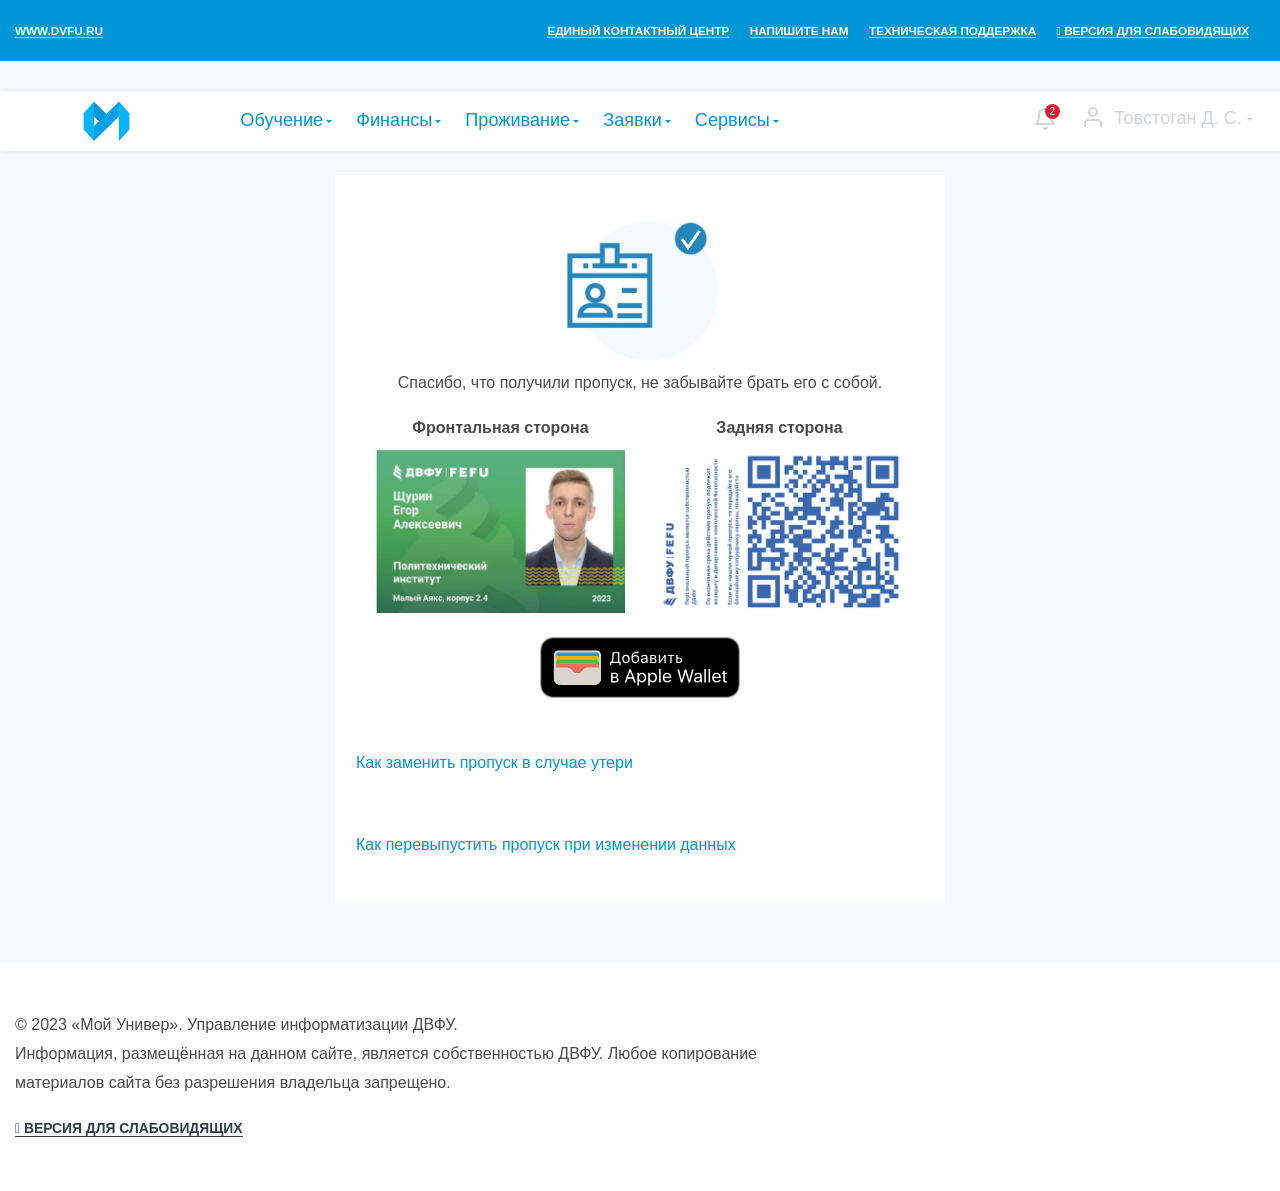
==== index1.html @ 1e48a21b "Create index1.html" ====
<!DOCTYPE html>
<!-- saved from url=(0027)https://univer.dvfu.ru/pass -->
<html lang="ru"><head><meta http-equiv="Content-Type" content="text/html; charset=UTF-8">
    <meta http-equiv="X-UA-Compatible" content="IE=edge">

<meta name="viewport" content="width=device-width, initial-scale=1">
<link rel="apple-touch-icon" href="https://univer.dvfu.ru/favicon/android-app-icon.webp?v=wAXxPe8bK4">
<link rel="shortcut icon" type="image/x-icon" href="https://univer.dvfu.ru/favicon/favicon.ico?v=wAXxPe8bK4">
<link rel="icon" type="image/png" sizes="16x16" href="https://univer.dvfu.ru/favicon/favicon-16x16.png?v=wAXxPe8bK4">
<link rel="icon" type="image/png" sizes="32x32" href="https://univer.dvfu.ru/favicon/favicon-32x32.png?v=wAXxPe8bK4">
<link rel="icon" type="image/png" sizes="48x48" href="https://univer.dvfu.ru/favicon/favicon-48x48.png?v=wAXxPe8bK4">
<link rel="manifest" href="https://univer.dvfu.ru/favicon/site.webmanifest?v=wAXxPe8bK4">
<link rel="mask-icon" href="https://univer.dvfu.ru/favicon/safari-pinned-tab.svg?v=wAXxPe8bK4" color="#5bbad5">
<meta name="apple-mobile-web-app-title" content="Мой Универ">
<meta name="application-name" content="Мой Универ">
<meta name="msapplication-TileColor" content="#2b5797">
<meta name="msapplication-TileImage" content="/favicon/mstile-144x144.png?v=wAXxPe8bK4">
<meta name="theme-color" content="#ffffff">

<meta name="apple-itunes-app" content="app-id=1508108372">
<meta name="google-play-app" content="app-id=ru.dvfu.univermobile">
<meta name="viewport" content="width=device-width, initial-scale=1.0">
<link rel="android-touch-icon" href="https://univer.dvfu.ru/favicon/android-app-icon.webp?v=wAXxPe8bK4">
<title>Заказ пропусков</title>
    <meta name="csrf-param" content="_csrf_univer">
<meta name="csrf-token" content="We61WKqHgqFqva95lzYZZyjVFAF20P7lvyOUsCO9uFk12_cX__H16zvP5C_QaXwXcbx8QBialLLcZMWEWszLIw==">
    <link href="./Заказ пропусков_files/style.css" rel="stylesheet">
<link href="./Заказ пропусков_files/pass_frontend.css" rel="stylesheet">
<link href="./Заказ пропусков_files/notification.css" rel="stylesheet">
<script async="" src="./Заказ пропусков_files/tag.js"></script><script>var appOptions = {"notificationUrl":"https:\/\/notify-univer.dvfu.ru\/api\/v1\/notifications","r":["undergraduate"],"t":"eyJ0eXAiOiJKV1QiLCJhbGciOiJIUzI1NiJ9.eyJpYXQiOjE2OTYzMDE1NzEsImV4cCI6MTY5ODg5MzU3MSwidWlkIjozNDI4MiwidXNlcm5hbWUiOiJraHJhbXRjb3ZhLnNhIiwicm9sZSI6ImFkbWluIn0.ozDXMUP-tCYqdmB_TV4dSzSiLvclQizg9ajfwuBclkc"};</script><style type="text/css">
.vue-modal-top,
.vue-modal-bottom,
.vue-modal-left,
.vue-modal-right,
.vue-modal-topRight,
.vue-modal-topLeft,
.vue-modal-bottomLeft,
.vue-modal-bottomRight {
  display: block;
  overflow: hidden;
  position: absolute;
  background: transparent;
  z-index: 9999999;
}
.vue-modal-topRight,
.vue-modal-topLeft,
.vue-modal-bottomLeft,
.vue-modal-bottomRight {
  width: 12px;
  height: 12px;
}
.vue-modal-top {
  right: 12;
  top: 0;
  width: 100%;
  height: 12px;
  cursor: n-resize;
}
.vue-modal-bottom {
  left: 0;
  bottom: 0;
  width: 100%;
  height: 12px;
  cursor: s-resize;
}
.vue-modal-left {
  left: 0;
  top: 0;
  width: 12px;
  height: 100%;
  cursor: w-resize;
}
.vue-modal-right {
  right: 0;
  top: 0;
  width: 12px;
  height: 100%;
  cursor: e-resize;
}
.vue-modal-topRight {
  right: 0;
  top: 0;
  background: transparent;
  cursor: ne-resize;
}
.vue-modal-topLeft {
  left: 0;
  top: 0;
  cursor: nw-resize;
}
.vue-modal-bottomLeft {
  left: 0;
  bottom: 0;
  cursor: sw-resize;
}
.vue-modal-bottomRight {
  right: 0;
  bottom: 0;
  cursor: se-resize;
}
#vue-modal-triangle::after {
  display: block;
  position: absolute;
  content: '';
  background: transparent;
  left: 0;
  top: 0;
  width: 0;
  height: 0;
  border-bottom: 10px solid #ddd;
  border-left: 10px solid transparent;
}
#vue-modal-triangle.clicked::after {
  border-bottom: 10px solid #369be9;
}
</style><style type="text/css">
.vm--block-scroll {
  overflow: hidden;
  width: 100vw;
}
.vm--container {
  position: fixed;
  box-sizing: border-box;
  left: 0;
  top: 0;
  width: 100%;
  height: 100vh;
  z-index: 999;
}
.vm--overlay {
  position: fixed;
  box-sizing: border-box;
  left: 0;
  top: 0;
  width: 100%;
  height: 100vh;
  background: rgba(0, 0, 0, 0.2);
  /* z-index: 999; */
  opacity: 1;
}
.vm--container.scrollable {
  height: 100%;
  min-height: 100vh;
  overflow-y: auto;
  -webkit-overflow-scrolling: touch;
}
.vm--modal {
  position: relative;
  overflow: hidden;
  box-sizing: border-box;

  background-color: white;
  border-radius: 3px;
  box-shadow: 0 20px 60px -2px rgba(27, 33, 58, 0.4);
}
.vm--container.scrollable .vm--modal {
  margin-bottom: 2px;
}
.vm--top-right-slot {
  display: block;
  position: absolute;
  right: 0;
  top: 0;
}
.vm-transition--overlay-enter-active,
.vm-transition--overlay-leave-active {
  transition: all 50ms;
}
.vm-transition--overlay-enter,
.vm-transition--overlay-leave-active {
  opacity: 0;
}
.vm-transition--modal-enter-active,
.vm-transition--modal-leave-active {
  transition: all 400ms;
}
.vm-transition--modal-enter,
.vm-transition--modal-leave-active {
  opacity: 0;
  transform: translateY(-20px);
}
.vm-transition--default-enter-active,
.vm-transition--default-leave-active {
  transition: all 2ms;
}
.vm-transition--default-enter,
.vm-transition--default-leave-active {
  opacity: 0;
}
</style><style type="text/css">
.vue-dialog {
  font-size: 14px;
}
.vue-dialog div {
  box-sizing: border-box;
}
.vue-dialog-content {
  flex: 1 0 auto;
  width: 100%;
  padding: 14px;
}
.vue-dialog-content-title {
  font-weight: 600;
  padding-bottom: 14px;
}
.vue-dialog-buttons {
  display: flex;
  flex: 0 1 auto;
  width: 100%;
  border-top: 1px solid #eee;
}
.vue-dialog-buttons-none {
  width: 100%;
  padding-bottom: 14px;
}
.vue-dialog-button {
  font-size: inherit;
  background: transparent;
  padding: 0;
  margin: 0;
  border: 0;
  cursor: pointer;
  box-sizing: border-box;
  line-height: 40px;
  height: 40px;
  color: inherit;
  font: inherit;
  outline: none;
}
.vue-dialog-button:hover {
  background: #f9f9f9;
}
.vue-dialog-button:active {
  background: #f3f3f3;
}
.vue-dialog-button:not(:first-of-type) {
  border-left: 1px solid #eee;
}
</style></head>
<body data-scrollprevented="false">



<div data-v-34b633f4="" id="notify-bubble-layout" aria-atomic="true"></div>

<div class="panel" id="main">
    <div class="blue-top-header top-blue-header bg-blueColour py-2 d-none d-lg-block">
        <div class="container">
            <div class="row">
                <div class="col d-none d-md-inline-block">
                    <div class="">
                        <div class="float-left">
                            <a href="https://www.dvfu.ru/" title="ДВФУ" class="whiteColor text-uppercase font-weight-bold tc-whiteColor mb-0 mr-2 f-XS">www.dvfu.ru</a>
                        </div>
                        <div class="float-right">
                            <a href="https://univer.dvfu.ru/contacts" title="Единый контактный центр" class="whiteColor text-uppercase font-weight-bold tc-whiteColor mb-0 mr-2 f-XS">Единый контактный центр</a>
                            <a href="https://univer.dvfu.ru/feedback" title="Напишите нам" class="whiteColor text-uppercase font-weight-bold tc-whiteColor mb-0 mr-2 f-XS">Напишите нам</a>
                            <a href="https://1citil.dvfu.ru/itil_win/ru_RU/" title="Техническая поддержка" class="whiteColor text-uppercase font-weight-bold tc-whiteColor mb-0 mr-2 f-XS">Техническая поддержка</a>
                            <a href="https://univer.dvfu.ru/pass#" class="bvi-open whiteColor text-uppercase font-weight-bold tc-whiteColor mb-0 mr-2 f-XS" title="Версия для слабовидящих"><i class="bvi-icon bvi-eye"></i> Версия для слабовидящих</a>
                        </div>
                    </div>
                </div>
            </div>
        </div>
    </div>

    <div class="bg-blur mobile-menu-blur" id="bg-blur" style="display: none;"></div>

    <header class="main-header " style="position: sticky; top: 0px; margin-top: 30px;">
        <div class="container">
            <div class="row d-flex align-items-center">
                <div class="d-lg-none col-4 col-lg-3 align-baseline hamburger-btn">
                    <button class="hamburger hamburger--spin color-gray" type="button" id="mobileMenuOpen">
                    <span class="hamburger-box">
                        <span class="hamburger-inner"></span>
                    </span>
                    </button>
                </div>
                <div id="menu" class="menu d-lg-none" style="display: none">
                    <div class="menu-header"></div>
                    <div class="overflow-y-scroll pt-2 pb-7" id="menu-content">
                        <nav class="main-nav menu-vertical">
                            <ul>
                                <li>
                                    <a href="https://www.dvfu.ru/" target="_blank">
                                        <img src="./Заказ пропусков_files/icon-sm-dvfu.svg" class="menu-icon mr-1">
                                        <span>Официальный сайт ДВФУ</span>
                                    </a>
                                </li>
                                <li>
                                    <a href="https://univer.dvfu.ru/pass#" class="bvi-open">
                                        <svg xmlns="http://www.w3.org/2000/svg" width="24" height="24" viewBox="0 0 24 24" fill="none" stroke="currentColor" stroke-width="2" stroke-linecap="round" stroke-linejoin="round" class="feather feather-eye menu-icon mr-1"><path d="M1 12s4-8 11-8 11 8 11 8-4 8-11 8-11-8-11-8z"></path><circle cx="12" cy="12" r="3"></circle></svg>
                                        <span>Версия для слабовидящих</span>
                                    </a>
                                </li>
                            </ul>
                        </nav>
                        <nav class="main-nav menu-vertical">
                            <ul>
                                <li>
                                    <a href="https://univer.dvfu.ru/contacts" class="menu-link js-service-link">
                                        <svg xmlns="http://www.w3.org/2000/svg" width="24" height="24" viewBox="0 0 24 24" fill="none" stroke="currentColor" stroke-width="2" stroke-linecap="round" stroke-linejoin="round" class="feather feather-phone-call menu-icon mr-1"><path d="M15.05 5A5 5 0 0 1 19 8.95M15.05 1A9 9 0 0 1 23 8.94m-1 7.98v3a2 2 0 0 1-2.18 2 19.79 19.79 0 0 1-8.63-3.07 19.5 19.5 0 0 1-6-6 19.79 19.79 0 0 1-3.07-8.67A2 2 0 0 1 4.11 2h3a2 2 0 0 1 2 1.72 12.84 12.84 0 0 0 .7 2.81 2 2 0 0 1-.45 2.11L8.09 9.91a16 16 0 0 0 6 6l1.27-1.27a2 2 0 0 1 2.11-.45 12.84 12.84 0 0 0 2.81.7A2 2 0 0 1 22 16.92z"></path></svg>
                                        <span>Единый контактный центр</span>
                                    </a>
                                </li>
                                <li>
                                    <a href="https://univer.dvfu.ru/feedback" class="menu-link js-service-link">
                                        <svg xmlns="http://www.w3.org/2000/svg" width="24" height="24" viewBox="0 0 24 24" fill="none" stroke="currentColor" stroke-width="2" stroke-linecap="round" stroke-linejoin="round" class="feather feather-send menu-icon mr-1"><line x1="22" y1="2" x2="11" y2="13"></line><polygon points="22 2 15 22 11 13 2 9 22 2"></polygon></svg>
                                        <span>Напишите нам</span>
                                    </a>
                                </li>
                                <li>
                                    <a href="https://1citil.dvfu.ru/itil_win/ru_RU/" class="menu-link js-service-link">
                                        <svg xmlns="http://www.w3.org/2000/svg" width="24" height="24" viewBox="0 0 24 24" fill="none" stroke="currentColor" stroke-width="2" stroke-linecap="round" stroke-linejoin="round" class="feather feather-headphones menu-icon mr-1"><path d="M3 18v-6a9 9 0 0 1 18 0v6"></path><path d="M21 19a2 2 0 0 1-2 2h-1a2 2 0 0 1-2-2v-3a2 2 0 0 1 2-2h3zM3 19a2 2 0 0 0 2 2h1a2 2 0 0 0 2-2v-3a2 2 0 0 0-2-2H3z"></path></svg>
                                        <span>Техническая поддержка</span>
                                    </a>
                                </li>
                            </ul>
                        </nav>
                        <nav class="main-nav menu-vertical"><ul><li><h3>Обучение</h3><ul><li><a class="menu-link js-service-link" href="https://dpo.dvfu.ru/dd-new" data-service-id="93" data-service-title="Цифровые кафедры" data-service-name="dpo-link"><span class="service-icon menu-icon service-icon__dpo-link"></span> <span>Цифровые кафедры</span></a></li><li><a class="menu-link js-service-link" href="https://dpo.dvfu.ru/" data-service-id="90" data-service-title="Дополнительное образование" data-service-name="furtherEducation"><span class="service-icon menu-icon service-icon__furtherEducation"></span> <span>Дополнительное образование</span></a></li><li><a class="menu-link js-service-link" href="https://univer.dvfu.ru/page/service/blackboard" data-service-id="5" data-service-title="Электронная образовательная среда BLACKBOARD" data-service-name="blackboard"><span class="service-icon menu-icon service-icon__blackboard"></span> <span>Электронная образовательная среда BLACKBOARD</span></a></li><li><a class="menu-link js-service-link" href="https://univer.dvfu.ru/gradebook" data-service-id="31" data-service-title="Зачётная книжка" data-service-name="new-egradebook"><span class="service-icon menu-icon service-icon__new-egradebook"></span> <span>Зачётная книжка</span></a></li><li><a class="menu-link js-service-link" href="https://univer.dvfu.ru/schedule" data-service-id="48" data-service-title="Расписание занятий" data-service-name="class-schedules"><span class="service-icon menu-icon service-icon__class-schedules"></span> <span>Расписание занятий</span></a></li><li><a class="menu-link js-service-link" href="https://univer.dvfu.ru/rau" data-service-id="65" data-service-title="Рейтинг" data-service-name="rau"><span class="service-icon menu-icon service-icon__rau"></span> <span>Рейтинг</span></a></li><li><a class="menu-link js-service-link" href="https://univer.dvfu.ru/profile/portfolio" data-service-id="67" data-service-title="Портфолио студента" data-service-name="portfolio-student"><span class="service-icon menu-icon service-icon__portfolio-student"></span> <span>Портфолио студента</span></a></li><li><a class="menu-link js-service-link" href="https://univer.dvfu.ru/brs/rating-plan/" data-service-id="69" data-service-title="Рейтинг-планы" data-service-name="rating-plans"><span class="service-icon menu-icon service-icon__rating-plans"></span> <span>Рейтинг-планы</span></a></li></ul></li><li><h3>Финансы</h3><ul><li><a class="menu-link js-service-link" href="https://univer.dvfu.ru/payment/grant" data-service-id="36" data-service-title="Стипендия" data-service-name="grant"><span class="service-icon menu-icon service-icon__grant"></span> <span>Стипендия</span></a></li><li><a class="menu-link js-service-link" href="https://univer.dvfu.ru/bank/choose-bank/index" data-service-id="88" data-service-title="Выбор банка" data-service-name="choose-bank"><span class="service-icon menu-icon service-icon__choose-bank"></span> <span>Выбор банка</span></a></li><li><a class="menu-link js-service-link" href="https://univer.dvfu.ru/payment/contract/" data-service-id="85" data-service-title="Оплата договоров" data-service-name="contract-payment"><span class="service-icon menu-icon service-icon__contract-payment"></span> <span>Оплата договоров</span></a></li><li><a class="menu-link js-service-link" href="https://pay.dvfu.ru/" data-service-id="86" data-service-title="Сервис онлайн-платежей" data-service-name="pay-dvfu"><span class="service-icon menu-icon service-icon__pay-dvfu"></span> <span>Сервис онлайн-платежей</span></a></li></ul></li><li><h3>Проживание</h3><ul><li><a class="menu-link js-service-link" href="https://univer.dvfu.ru/settle" data-service-id="63" data-service-title="Заселение 23-24" data-service-name="settle"><span class="service-icon menu-icon service-icon__settle"></span> <span>Заселение 23-24</span></a></li><li><a class="menu-link js-service-link" href="https://univer.dvfu.ru/resettle" data-service-id="70" data-service-title="Переселение" data-service-name="resettle"><span class="service-icon menu-icon service-icon__resettle"></span> <span>Переселение</span></a></li><li><a class="menu-link js-service-link" href="https://univer.dvfu.ru/accommodation" data-service-id="71" data-service-title="Проживание" data-service-name="accommodation"><span class="service-icon menu-icon service-icon__accommodation"></span> <span>Проживание</span></a></li></ul></li><li><h3>Заявки</h3><ul><li><a class="menu-link js-service-link" href="https://univer.dvfu.ru/mfc/default/enquiry?id=car-pass" data-service-id="1" data-service-title="Пропуск на автомобиль" data-service-name="car-pass"><span class="service-icon menu-icon service-icon__car-pass"></span> <span>Пропуск на автомобиль</span></a></li><li><a class="menu-link js-service-link" href="https://univer.dvfu.ru/page/service/vpn-access" data-service-id="15" data-service-title="VPN" data-service-name="vpn-access"><span class="service-icon menu-icon service-icon__vpn-access"></span> <span>VPN</span></a></li><li><a class="menu-link js-service-link" href="https://univer.dvfu.ru/page/service/room-workplace-service" data-service-id="42" data-service-title="Обслуживание кабинета" data-service-name="room-workplace-service"><span class="service-icon menu-icon service-icon__room-workplace-service"></span> <span>Обслуживание кабинета</span></a></li><li><a class="menu-link js-service-link" href="https://univer.dvfu.ru/mfc" data-service-id="80" data-service-title="Единое окно" data-service-name="mfc"><span class="service-icon menu-icon service-icon__mfc"></span> <span>Единое окно</span></a></li><li><a class="menu-link js-service-link" href="https://www.dvfu.ru/about/rectorate/32416/the-department-of-personnel-management/the-committee-on-ethics-and-official-conduct-of-employees-of-the-university/" data-service-id="92" data-service-title="Жалоба на этику" data-service-name="ethics-violation-complaint"><span class="service-icon menu-icon service-icon__ethics-violation-complaint"></span> <span>Жалоба на этику</span></a></li></ul></li><li><h3>Сервисы</h3><ul><li><a class="menu-link js-service-link" href="https://univer.dvfu.ru/page/service/email" data-service-id="16" data-service-title="Почта" data-service-name="email"><span class="service-icon menu-icon service-icon__email"></span> <span>Почта</span></a></li><li><a class="menu-link js-service-link" href="https://univer.dvfu.ru/page/service/library" data-service-id="21" data-service-title="Библиотека" data-service-name="library"><span class="service-icon menu-icon service-icon__library"></span> <span>Библиотека</span></a></li><li><a class="menu-link js-service-link" href="https://univer.dvfu.ru/phonebook" data-service-id="33" data-service-title="Телефонный справочник" data-service-name="phonebook"><span class="service-icon menu-icon service-icon__phonebook"></span> <span>Телефонный справочник</span></a></li><li><a class="menu-link js-service-link" href="https://univer.dvfu.ru/page/service/microsoft-office-365" data-service-id="38" data-service-title="MS Office 365" data-service-name="microsoft-office-365"><span class="service-icon menu-icon service-icon__microsoft-office-365"></span> <span>MS Office 365</span></a></li><li><a class="menu-link js-service-link" href="https://univer.dvfu.ru/page/service/wi-fi-access" data-service-id="47" data-service-title="Wi-Fi" data-service-name="wi-fi-access"><span class="service-icon menu-icon service-icon__wi-fi-access"></span> <span>Wi-Fi</span></a></li><li><a class="menu-link js-service-link" href="https://univer.dvfu.ru/pass" data-service-id="68" data-service-title="Заказ пропуска" data-service-name="pass"><span class="service-icon menu-icon service-icon__pass"></span> <span>Заказ пропуска</span></a></li><li><a class="menu-link js-service-link" href="https://univer.dvfu.ru/page/service/bus_schedule" data-service-id="75" data-service-title="Расписание автобусов" data-service-name="bus_schedule"><span class="service-icon menu-icon service-icon__bus_schedule"></span> <span>Расписание автобусов</span></a></li><li><a class="menu-link js-service-link" href="https://univer.dvfu.ru/page/service/mobile-app" data-service-id="83" data-service-title="Мобильное приложение «Мой Универ»" data-service-name="mobile-app"><span class="service-icon menu-icon service-icon__mobile-app"></span> <span>Мобильное приложение «Мой Универ»</span></a></li><li><a class="menu-link js-service-link" href="https://univer.dvfu.ru/studentProject" data-service-id="87" data-service-title="Твоя инициатива" data-service-name="student-project"><span class="service-icon menu-icon service-icon__student-project"></span> <span>Твоя инициатива</span></a></li></ul></li></ul></nav>                    </div>
                </div>
                <div class="col-4 col-lg-2 col-xl-2 px-1 logo-div">
                                        <a href="https://univer.dvfu.ru/" title="Мой Универ" class="border-0">
                                            <div id="desktopLogoDiv" class="d-none d-lg-block position-relative" style="height: 60px;">
                            <img id="desktopLogo" class="img-fluid position-relative main-logo" alt="Мой Универ" title="Мой Универ" src="./Заказ пропусков_files/img-myuniver-logo.svg" style="display: none;">
                            <img id="desktopLogoMin" class="img-fluid position-absolute main-logo my-auto" style="height: 40px; top: 0px; bottom: 0px;" alt="Мой Универ" title="Мой Универ" src="./Заказ пропусков_files/img-logo-symbol.svg">
                        </div>
                        <img id="mobileLogo" class="img-fluid d-lg-none position-relative main-logo" alt="Мой Универ" title="Мой Универ" src="./Заказ пропусков_files/img-logo-symbol.svg">
                                            </a>
                                        </div>
                <div class="d-none d-lg-block col-lg-8 col-xl-7 position-static">
                    <nav class="main-nav menu-horizontal"><ul class="nav"><li><a id="dropdown-study" class="btn btn-link dropdown-toggle f-M" data-toggle="dropdown" aria-haspopup="true" aria-expanded="false">Обучение</a><ul class="dropdown-menu shadow-dropdown" aria-labelledby="dropdown-study"><li><a class="menu-link js-service-link" href="https://dpo.dvfu.ru/dd-new" data-service-id="93" data-service-title="Цифровые кафедры" data-service-name="dpo-link"><span class="service-icon menu-icon service-icon__dpo-link"></span> <span>Цифровые кафедры</span></a></li><li><a class="menu-link js-service-link" href="https://dpo.dvfu.ru/" data-service-id="90" data-service-title="Дополнительное образование" data-service-name="furtherEducation"><span class="service-icon menu-icon service-icon__furtherEducation"></span> <span>Дополнительное образование</span></a></li><li><a class="menu-link js-service-link" href="https://univer.dvfu.ru/page/service/blackboard" data-service-id="5" data-service-title="Электронная образовательная среда BLACKBOARD" data-service-name="blackboard"><span class="service-icon menu-icon service-icon__blackboard"></span> <span>Электронная образовательная среда BLACKBOARD</span></a></li><li><a class="menu-link js-service-link" href="https://univer.dvfu.ru/gradebook" data-service-id="31" data-service-title="Зачётная книжка" data-service-name="new-egradebook"><span class="service-icon menu-icon service-icon__new-egradebook"></span> <span>Зачётная книжка</span></a></li><li><a class="menu-link js-service-link" href="https://univer.dvfu.ru/schedule" data-service-id="48" data-service-title="Расписание занятий" data-service-name="class-schedules"><span class="service-icon menu-icon service-icon__class-schedules"></span> <span>Расписание занятий</span></a></li><li><a class="menu-link js-service-link" href="https://univer.dvfu.ru/rau" data-service-id="65" data-service-title="Рейтинг" data-service-name="rau"><span class="service-icon menu-icon service-icon__rau"></span> <span>Рейтинг</span></a></li><li><a class="menu-link js-service-link" href="https://univer.dvfu.ru/profile/portfolio" data-service-id="67" data-service-title="Портфолио студента" data-service-name="portfolio-student"><span class="service-icon menu-icon service-icon__portfolio-student"></span> <span>Портфолио студента</span></a></li><li><a class="menu-link js-service-link" href="https://univer.dvfu.ru/brs/rating-plan/" data-service-id="69" data-service-title="Рейтинг-планы" data-service-name="rating-plans"><span class="service-icon menu-icon service-icon__rating-plans"></span> <span>Рейтинг-планы</span></a></li></ul></li><li><a id="dropdown-finance" class="btn btn-link dropdown-toggle f-M" data-toggle="dropdown" aria-haspopup="true" aria-expanded="false">Финансы</a><ul class="dropdown-menu shadow-dropdown" aria-labelledby="dropdown-finance"><li><a class="menu-link js-service-link" href="https://univer.dvfu.ru/payment/grant" data-service-id="36" data-service-title="Стипендия" data-service-name="grant"><span class="service-icon menu-icon service-icon__grant"></span> <span>Стипендия</span></a></li><li><a class="menu-link js-service-link" href="https://univer.dvfu.ru/bank/choose-bank/index" data-service-id="88" data-service-title="Выбор банка" data-service-name="choose-bank"><span class="service-icon menu-icon service-icon__choose-bank"></span> <span>Выбор банка</span></a></li><li><a class="menu-link js-service-link" href="https://univer.dvfu.ru/payment/contract/" data-service-id="85" data-service-title="Оплата договоров" data-service-name="contract-payment"><span class="service-icon menu-icon service-icon__contract-payment"></span> <span>Оплата договоров</span></a></li><li><a class="menu-link js-service-link" href="https://pay.dvfu.ru/" data-service-id="86" data-service-title="Сервис онлайн-платежей" data-service-name="pay-dvfu"><span class="service-icon menu-icon service-icon__pay-dvfu"></span> <span>Сервис онлайн-платежей</span></a></li></ul></li><li><a id="dropdown-accommodation" class="btn btn-link dropdown-toggle f-M" data-toggle="dropdown" aria-haspopup="true" aria-expanded="false">Проживание</a><ul class="dropdown-menu shadow-dropdown" aria-labelledby="dropdown-accommodation"><li><a class="menu-link js-service-link" href="https://univer.dvfu.ru/settle" data-service-id="63" data-service-title="Заселение 23-24" data-service-name="settle"><span class="service-icon menu-icon service-icon__settle"></span> <span>Заселение 23-24</span></a></li><li><a class="menu-link js-service-link" href="https://univer.dvfu.ru/resettle" data-service-id="70" data-service-title="Переселение" data-service-name="resettle"><span class="service-icon menu-icon service-icon__resettle"></span> <span>Переселение</span></a></li><li><a class="menu-link js-service-link" href="https://univer.dvfu.ru/accommodation" data-service-id="71" data-service-title="Проживание" data-service-name="accommodation"><span class="service-icon menu-icon service-icon__accommodation"></span> <span>Проживание</span></a></li></ul></li><li><a id="dropdown-applications" class="btn btn-link dropdown-toggle f-M" data-toggle="dropdown" aria-haspopup="true" aria-expanded="false">Заявки</a><ul class="dropdown-menu shadow-dropdown" aria-labelledby="dropdown-applications"><li><a class="menu-link js-service-link" href="https://univer.dvfu.ru/mfc/default/enquiry?id=car-pass" data-service-id="1" data-service-title="Пропуск на автомобиль" data-service-name="car-pass"><span class="service-icon menu-icon service-icon__car-pass"></span> <span>Пропуск на автомобиль</span></a></li><li><a class="menu-link js-service-link" href="https://univer.dvfu.ru/page/service/vpn-access" data-service-id="15" data-service-title="VPN" data-service-name="vpn-access"><span class="service-icon menu-icon service-icon__vpn-access"></span> <span>VPN</span></a></li><li><a class="menu-link js-service-link" href="https://univer.dvfu.ru/page/service/room-workplace-service" data-service-id="42" data-service-title="Обслуживание кабинета" data-service-name="room-workplace-service"><span class="service-icon menu-icon service-icon__room-workplace-service"></span> <span>Обслуживание кабинета</span></a></li><li><a class="menu-link js-service-link" href="https://univer.dvfu.ru/mfc" data-service-id="80" data-service-title="Единое окно" data-service-name="mfc"><span class="service-icon menu-icon service-icon__mfc"></span> <span>Единое окно</span></a></li><li><a class="menu-link js-service-link" href="https://www.dvfu.ru/about/rectorate/32416/the-department-of-personnel-management/the-committee-on-ethics-and-official-conduct-of-employees-of-the-university/" data-service-id="92" data-service-title="Жалоба на этику" data-service-name="ethics-violation-complaint"><span class="service-icon menu-icon service-icon__ethics-violation-complaint"></span> <span>Жалоба на этику</span></a></li></ul></li><li><a id="dropdown-services" class="btn btn-link dropdown-toggle f-M" data-toggle="dropdown" aria-haspopup="true" aria-expanded="false">Сервисы</a><ul class="dropdown-menu shadow-dropdown" aria-labelledby="dropdown-services"><li><a class="menu-link js-service-link" href="https://univer.dvfu.ru/page/service/email" data-service-id="16" data-service-title="Почта" data-service-name="email"><span class="service-icon menu-icon service-icon__email"></span> <span>Почта</span></a></li><li><a class="menu-link js-service-link" href="https://univer.dvfu.ru/page/service/library" data-service-id="21" data-service-title="Библиотека" data-service-name="library"><span class="service-icon menu-icon service-icon__library"></span> <span>Библиотека</span></a></li><li><a class="menu-link js-service-link" href="https://univer.dvfu.ru/phonebook" data-service-id="33" data-service-title="Телефонный справочник" data-service-name="phonebook"><span class="service-icon menu-icon service-icon__phonebook"></span> <span>Телефонный справочник</span></a></li><li><a class="menu-link js-service-link" href="https://univer.dvfu.ru/page/service/microsoft-office-365" data-service-id="38" data-service-title="MS Office 365" data-service-name="microsoft-office-365"><span class="service-icon menu-icon service-icon__microsoft-office-365"></span> <span>MS Office 365</span></a></li><li><a class="menu-link js-service-link" href="https://univer.dvfu.ru/page/service/wi-fi-access" data-service-id="47" data-service-title="Wi-Fi" data-service-name="wi-fi-access"><span class="service-icon menu-icon service-icon__wi-fi-access"></span> <span>Wi-Fi</span></a></li><li><a class="menu-link js-service-link" href="https://univer.dvfu.ru/pass" data-service-id="68" data-service-title="Заказ пропуска" data-service-name="pass"><span class="service-icon menu-icon service-icon__pass"></span> <span>Заказ пропуска</span></a></li><li><a class="menu-link js-service-link" href="https://univer.dvfu.ru/page/service/bus_schedule" data-service-id="75" data-service-title="Расписание автобусов" data-service-name="bus_schedule"><span class="service-icon menu-icon service-icon__bus_schedule"></span> <span>Расписание автобусов</span></a></li><li><a class="menu-link js-service-link" href="https://univer.dvfu.ru/page/service/mobile-app" data-service-id="83" data-service-title="Мобильное приложение «Мой Универ»" data-service-name="mobile-app"><span class="service-icon menu-icon service-icon__mobile-app"></span> <span>Мобильное приложение «Мой Универ»</span></a></li><li><a class="menu-link js-service-link" href="https://univer.dvfu.ru/studentProject" data-service-id="87" data-service-title="Твоя инициатива" data-service-name="student-project"><span class="service-icon menu-icon service-icon__student-project"></span> <span>Твоя инициатива</span></a></li></ul></li></ul></nav>                </div>
                <div class="col-4 col-lg-2 col-xl-3 pl-0 align-baseline">
                    <nav class="actions-nav">
                        <ul class="nav f-M justify-content-end">
                            <li class="nav-item">
                                <div data-v-02f2ebe7="" tabindex="-1" class="nav-link pl-0"><div data-v-829295b8="" data-v-02f2ebe7="" class="notification-popup shadow-dropdown d-none"><h3 data-v-829295b8="" class="nothing"><a data-v-829295b8="" href="https://univer.dvfu.ru/notification/">У вас 2 уведомления</a></h3> <div data-v-829295b8="" class="notification-popup__notifications mb-2"><div data-v-7fb95ed1="" data-v-829295b8="" class="notify-element info"><h3 data-v-7fb95ed1="" class="notification-header">Пропуск отправлен на перевыпуск. Вам необходимо сдать старый пропуск при получении нового.</h3> <p data-v-7fb95ed1="" class="created-at"></p></div><div data-v-7fb95ed1="" data-v-829295b8="" class="notify-element info"><h3 data-v-7fb95ed1="" class="notification-header">Спасибо, что получили пропуск, не забывайте брать его с собой.</h3> <p data-v-7fb95ed1="" class="created-at"></p></div></div> <div data-v-829295b8="" class="d-flex justify-content-center"><button data-v-829295b8="" class="btn btn-link p-0 f-S text-uppercase">Отметить все прочитанным</button></div> <!----></div> <i data-v-02f2ebe7=""><svg xmlns="http://www.w3.org/2000/svg" width="24" height="24" viewBox="0 0 24 24" fill="none" stroke="currentColor" stroke-width="2" stroke-linecap="round" stroke-linejoin="round" class="feather feather-bell"><path d="M18 8A6 6 0 0 0 6 8c0 7-3 9-3 9h18s-3-2-3-9"></path><path d="M13.73 21a2 2 0 0 1-3.46 0"></path></svg></i> <span data-v-02f2ebe7="" class="red-dot">2</span></div>
                            </li>
                            <li class="nav-item pl-sm-0">
                                <a href="https://univer.dvfu.ru/pass#" class="nav-link" data-toggle="dropdown" role="button" aria-haspopup="true" aria-expanded="false">
                                    </a><div class="d-inline"><a href="https://univer.dvfu.ru/pass#" class="nav-link" data-toggle="dropdown" role="button" aria-haspopup="true" aria-expanded="false">
                                        <svg xmlns="http://www.w3.org/2000/svg" width="24" height="24" viewBox="0 0 24 24" fill="none" stroke="currentColor" stroke-width="2" stroke-linecap="round" stroke-linejoin="round" class="feather feather-user icon-user-profile"><path d="M20 21v-2a4 4 0 0 0-4-4H8a4 4 0 0 0-4 4v2"></path><circle cx="12" cy="7" r="4"></circle></svg>
                                        <span class="d-none d-xl-inline-block user-profile-name" title="Храмцова С. А.">
                                            Товстоган Д. С.                                        </span>
                                        <span class="d-none d-md-inline dropdown-toggle"></span>
                                        </a><div class="dropdown-menu shadow-dropdown"><a href="https://univer.dvfu.ru/pass#" class="nav-link" data-toggle="dropdown" role="button" aria-haspopup="true" aria-expanded="false">
                                            <div class="dropdown-item">
                                                <img style="width: 20px; height: 20px" src="./Заказ пропусков_files/icon-wow-coin.png">
                                                <span data-url="/get-coin" id="coin-balance">100</span>
                                            </div>
                                            <div class="dropdown-divider"></div>
                                            </a><a href="https://univer.dvfu.ru/pass#" class="dropdown-item d-none d-md-block d-lg-none" data-toggle="tooltip" data-placement="top" title="Уведомления"><svg xmlns="http://www.w3.org/2000/svg" width="24" height="24" viewBox="0 0 24 24" fill="none" stroke="currentColor" stroke-width="2" stroke-linecap="round" stroke-linejoin="round" class="feather feather-bell icon-N mr-1"><path d="M18 8A6 6 0 0 0 6 8c0 7-3 9-3 9h18s-3-2-3-9"></path><path d="M13.73 21a2 2 0 0 1-3.46 0"></path></svg> Уведомления</a>
                                            <a class="dropdown-item" href="https://univer.dvfu.ru/profile"><svg xmlns="http://www.w3.org/2000/svg" width="24" height="24" viewBox="0 0 24 24" fill="none" stroke="currentColor" stroke-width="2" stroke-linecap="round" stroke-linejoin="round" class="feather feather-user icon-N mr-1"><path d="M20 21v-2a4 4 0 0 0-4-4H8a4 4 0 0 0-4 4v2"></path><circle cx="12" cy="7" r="4"></circle></svg> Профиль</a>
                                            <a class="dropdown-item" href="https://univer.dvfu.ru/userRequest"><svg xmlns="http://www.w3.org/2000/svg" width="24" height="24" viewBox="0 0 24 24" fill="none" stroke="currentColor" stroke-width="2" stroke-linecap="round" stroke-linejoin="round" class="feather feather-list icon-N mr-1"><line x1="8" y1="6" x2="21" y2="6"></line><line x1="8" y1="12" x2="21" y2="12"></line><line x1="8" y1="18" x2="21" y2="18"></line><line x1="3" y1="6" x2="3.01" y2="6"></line><line x1="3" y1="12" x2="3.01" y2="12"></line><line x1="3" y1="18" x2="3.01" y2="18"></line></svg> Мои заявки</a>
                                            <div class="dropdown-divider"></div>
                                                                                        <a class="dropdown-item" href="https://esa.dvfu.ru/logout"><svg xmlns="http://www.w3.org/2000/svg" width="24" height="24" viewBox="0 0 24 24" fill="none" stroke="currentColor" stroke-width="2" stroke-linecap="round" stroke-linejoin="round" class="feather feather-log-out icon-N"><path d="M9 21H5a2 2 0 0 1-2-2V5a2 2 0 0 1 2-2h4"></path><polyline points="16 17 21 12 16 7"></polyline><line x1="21" y1="12" x2="9" y2="12"></line></svg> Выход</a>
                                        </div>
                                    </div>
                                
                            </li>
                        </ul>
                    </nav>
                </div>
            </div>
        </div>
    </header>

    <div class="content my-3 mb-6">
<div class="container mb-3">
    <div class="row justify-content-center">
        <div class="col-xl-6 col-lg-8 col-md-12">
            <div class="card">
                <div class="card-body text-center p-5">
                    <img src="./Заказ пропусков_files/icon-pass-received.png" alt="">                    <p>
                                                    Спасибо, что получили пропуск, не забывайте брать его с собой.                                            </p>
                    <div class="row">
                        <div class="col-md-6 text-center">
                            <div class="mb-1"><strong>Фронтальная сторона</strong></div>
                            <img src="./Заказ пропусков_files/пропуск егор 2.4 фронталка.png" class="img-fluid" alt="Фронтальная сторона">
                        </div>
                        <div class="col-md-6 text-center">
                            <div class="mb-1"><strong>Задняя сторона</strong></div>
                            <img src="./Заказ пропусков_files/institut-matematiki-i-komputernyh-tehnologij-skola-3-hramcova-sofa-andreevna-back.png" class="img-fluid" alt="Задняя сторона">
                        </div>
                    </div>

                                            <div class="mt-3 text-center">
                            <a href="https://univer.dvfu.ru/pass/wallet/save-apple-wallet-pass"><img src="./Заказ пропусков_files/btn-add-to-apple-wallet.svg" alt="" style="width: 200px; height: auto"></a>                        </div>
                                    </div>

                <div id="accordion">
                    <div class="mb-4">
                        <div id="headingOne">
                            <h5 class="">
                                <button class="btn btn-link" data-toggle="collapse" data-target="#collapseOne" aria-expanded="true" aria-controls="collapseOne">
                                    Как заменить пропуск в случае утери
                                </button>
                            </h5>
                        </div>

                        <div id="collapseOne" class="m-2 collapse" aria-labelledby="headingOne" data-parent="#accordion">
                            <div>
                                <p>Обратиться в департамент комплексной безопасности в корпусе С, кабинет С617.</p>

                                <p>Время работы: пн-пт 09:00-18:00, перерыв 13:00-14:00.</p>

                                <p>При себе иметь: паспорт</p>
                            </div>
                        </div>
                    </div>
                    <div class="mb-4">
                        <div id="headingTwo">
                            <h5 class="">
                                <button class="btn btn-link collapsed" data-toggle="collapse" data-target="#collapseTwo" aria-expanded="false" aria-controls="collapseTwo">
                                    Как перевыпустить пропуск при изменении данных
                                </button>
                            </h5>
                        </div>
                        <div id="collapseTwo" class="m-2 collapse" aria-labelledby="headingTwo" data-parent="#accordion">
                            <div>
                                <p>Если изменились ФИО, должность, название подразделения и т.п. то нужно обратиться в
                                    бюро пропусков в корпусе "С" кабинет С617.</p>

                                <p>Время работы: пн-пт 09:00-18:00, перерыв 13:00-14:00.</p>

                                <p>При себе иметь: паспорт и старый пропуск.</p>
                            </div>
                        </div>
                    </div>
                </div>
            </div>
        </div>
    </div>
</div>
</div>
    <footer class="footer bg-whiteColour py-6 main-footer">
        <div class="container">
            <div class="row">
                <div class="col-12 col-md-6 col-lg-8">
                    <p>© 2023 «Мой Универ». Управление информатизации ДВФУ.<br> Информация, размещённая на&nbsp;данном сайте, является собственностью ДВФУ. Любое копирование материалов сайта без&nbsp;разрешения владельца запрещено.</p>
                </div>
                                                <div class="col-12 col-md-6 col-lg-8">
                    <a href="https://univer.dvfu.ru/pass#" class="bvi-open text-dark text-uppercase font-weight-bold mb-0 mr-2 f-S" title="Версия для слабовидящих">
                        <i class="bvi-icon bvi-eye"></i>
                        Версия для слабовидящих                    </a>
                </div>
            </div>
        </div>
    </footer>
</div>


<div data-v-78b41de6=""></div>

<!-- Modal -->
<div class="modal fade" id="jsModal" tabindex="-1" role="dialog" aria-labelledby="jsModalTitle" aria-hidden="true">
    <div class="modal-dialog modal-dialog-centered modal-lg" role="document">
        <div class="modal-content">
            <div class="modal-header">
                <h5 class="modal-title" id="jsModalTitle"></h5>
                <button type="button" class="close" data-dismiss="modal" aria-label="Close">
                    <span aria-hidden="true">×</span>
                </button>
            </div>
            <div class="modal-body" id="jsModalBody">

            </div>
            <div class="modal-footer" id="jsModalFooter">
                <button type="button" class="btn btn-secondary" data-dismiss="modal">Закрыть</button>
            </div>
        </div>
    </div>
</div>

<script src="./Заказ пропусков_files/jquery.min.js"></script>
<script src="./Заказ пропусков_files/yii.js"></script>
<script src="./Заказ пропусков_files/app.js"></script>
<script src="./Заказ пропусков_files/notification.js"></script>
<script src="./Заказ пропусков_files/app(1).js"></script>    <!-- Global site tag (gtag.js) - Google Analytics -->
<!--<script async src="https://www.googletagmanager.com/gtag/js?id=UA-132455446-2"></script>
<script>
    window.dataLayer = window.dataLayer || [];
    function gtag(){dataLayer.push(arguments);}
    gtag('js', new Date());

    gtag('config', 'UA-132455446-2');
</script>-->

<!-- Yandex.Metrika counter -->
<script type="text/javascript">
    (function (m, e, t, r, i, k, a) {
        m[i] = m[i] || function () {
            (m[i].a = m[i].a || []).push(arguments)
        };
        m[i].l = 1 * new Date();
        for (var j = 0; j < document.scripts.length; j++) {
            if (document.scripts[j].src === r) {
                return;
            }
        }
        k = e.createElement(t), a = e.getElementsByTagName(t)[0], k.async = 1, k.src = r, a.parentNode.insertBefore(k, a)
    })(window, document, "script", "https://mc.yandex.ru/metrika/tag.js", "ym");

    ym(62906206, "init", {clickmap: true, trackLinks: true, accurateTrackBounce: true, webvisor: true});
</script>
<noscript><div><img src="https://mc.yandex.ru/watch/62906206" style="position:absolute; left:-9999px;" alt=""/></div></noscript>
<!-- /Yandex.Metrika counter -->


</body></html>
---- Заказ пропусков_files/pass_frontend.css ----
.bg-whiteColour{background-color:#fff!important}.tc-whiteColour{color:#fff!important}.bg-blackColour{background-color:#000!important}.tc-blackColour{color:#000!important}.bg-blueColour{background-color:#0096d5!important}.tc-blueColour{color:#0096d5!important}.bg-blueColourAlpha{background-color:rgba(0,150,213,.5)!important}.tc-blueColourAlpha{color:rgba(0,150,213,.5)!important}.bg-redColour{background-color:#e31837!important}.tc-redColour{color:#e31837!important}.bg-blueLightColour{background-color:#f2fafe!important}.tc-blueLightColour{color:#f2fafe!important}.bg-blueDirtyColour{background-color:#eaeff1!important}.tc-blueDirtyColour{color:#eaeff1!important}.bg-grayColour{background-color:#4a4a4a!important}.tc-grayColour{color:#4a4a4a!important}.bg-grayMiddleColour{background-color:#d1d5d6!important}.tc-grayMiddleColour{color:#d1d5d6!important}.bg-grayDarkColour{background-color:#304453!important}.tc-grayDarkColour{color:#304453!important}.bg-grayLightColour{background-color:#9b9b9b!important}.tc-grayLightColour{color:#9b9b9b!important}.f-XXXL{font-size:3rem!important;line-height:5.4rem!important}.icon-XXXL{height:3rem;width:3rem}.f-XXL{font-size:2.667rem!important;line-height:4.8006rem!important}.icon-XXL{height:2.667rem;width:2.667rem}.f-XL{font-size:2.4rem!important;line-height:4.32rem!important}.icon-XL{height:2.4rem;width:2.4rem}.f-L{font-size:1.667rem!important;line-height:3.0006rem!important}.icon-L{height:1.667rem;width:1.667rem}.f-M{font-size:1.133rem!important;line-height:2.0394rem!important}.icon-M{height:1.133rem;width:1.133rem}.f-XM{font-size:1.533rem!important;line-height:2.7594rem!important}.icon-XM{height:1.533rem;width:1.533rem}.f-N{font-size:1rem!important;line-height:1.8rem!important}.icon-N{height:1rem;width:1rem}.f-S{font-size:.8666666667rem!important;line-height:1.56rem!important}.icon-S{height:.8666666667rem;width:.8666666667rem}.f-XS{font-size:.7333333333rem!important;line-height:1.32rem!important}.icon-XS{height:.7333333333rem;width:.7333333333rem}.mb-6{margin-bottom:6rem!important}.pass__step{margin-bottom:50px}.pass__step h2{font-size:1.667rem}.pass__worktime-block{height:100px;margin-top:-50px;position:absolute;top:50%}.pass__info-block{background-color:#f2fafe;padding:30px}.pass__info-block__header-block{margin-bottom:10px}.pass__info-block__header{color:#0096d5;font-size:1rem;font-weight:700;letter-spacing:-.05em;margin-bottom:0;margin-top:2px;text-transform:uppercase}.pass__alert-block{border:10px solid #f2fafe;padding:20px 30px 30px}.pass__alert-block__header{color:#e31837;font-size:1rem;font-weight:700;letter-spacing:-.05em;margin-bottom:20px;text-transform:uppercase}.pass__passport{font-size:2.667rem;font-weight:600;letter-spacing:-.05em;line-height:100%}@media screen and (min-width:960px){.temporary-pass-main-page{display:none!important}}.temporary-pass{background:#fff;border-radius:10px;box-shadow:0 0 .75rem rgba(0,0,0,.1);font-size:.8rem;margin-bottom:40px;max-width:32rem;padding:20px;position:relative}.temporary-pass:before{background:url(../acc85b5cb6ca56a3c8f9.svg) no-repeat;background-size:100%;content:"";height:50px;position:absolute;right:20px;top:20px;width:50px;z-index:1}.temporary-pass__passport{padding-right:50px}.temporary-pass__name,.temporary-pass__passport-number{font-size:1.6rem;font-weight:700}.temporary-pass__passport-number{margin-bottom:.5rem}.temporary-pass__school{margin-bottom:.2rem;margin-top:.5rem}.temporary-pass__dormitory,.temporary-pass__speciality{margin-top:.2rem}
/*# sourceMappingURL=pass_frontend.css.map*/
---- Заказ пропусков_files/notification.css ----
.bg-whiteColour[data-v-7fb95ed1]{background-color:#fff!important}.tc-whiteColour[data-v-7fb95ed1]{color:#fff!important}.bg-blackColour[data-v-7fb95ed1]{background-color:#000!important}.tc-blackColour[data-v-7fb95ed1]{color:#000!important}.bg-blueColour[data-v-7fb95ed1]{background-color:#0096d5!important}.tc-blueColour[data-v-7fb95ed1]{color:#0096d5!important}.bg-blueColourAlpha[data-v-7fb95ed1]{background-color:rgba(0,150,213,.5)!important}.tc-blueColourAlpha[data-v-7fb95ed1]{color:rgba(0,150,213,.5)!important}.bg-redColour[data-v-7fb95ed1]{background-color:#e31837!important}.tc-redColour[data-v-7fb95ed1]{color:#e31837!important}.bg-blueLightColour[data-v-7fb95ed1]{background-color:#f2fafe!important}.tc-blueLightColour[data-v-7fb95ed1]{color:#f2fafe!important}.bg-blueDirtyColour[data-v-7fb95ed1]{background-color:#eaeff1!important}.tc-blueDirtyColour[data-v-7fb95ed1]{color:#eaeff1!important}.bg-grayColour[data-v-7fb95ed1]{background-color:#4a4a4a!important}.tc-grayColour[data-v-7fb95ed1]{color:#4a4a4a!important}.bg-grayMiddleColour[data-v-7fb95ed1]{background-color:#d1d5d6!important}.tc-grayMiddleColour[data-v-7fb95ed1]{color:#d1d5d6!important}.bg-grayDarkColour[data-v-7fb95ed1]{background-color:#304453!important}.tc-grayDarkColour[data-v-7fb95ed1]{color:#304453!important}.bg-grayLightColour[data-v-7fb95ed1]{background-color:#9b9b9b!important}.tc-grayLightColour[data-v-7fb95ed1]{color:#9b9b9b!important}.f-XXXL[data-v-7fb95ed1]{font-size:3rem!important;line-height:5.4rem!important}.icon-XXXL[data-v-7fb95ed1]{height:3rem;width:3rem}.f-XXL[data-v-7fb95ed1]{font-size:2.667rem!important;line-height:4.8006rem!important}.icon-XXL[data-v-7fb95ed1]{height:2.667rem;width:2.667rem}.f-XL[data-v-7fb95ed1]{font-size:2.4rem!important;line-height:4.32rem!important}.icon-XL[data-v-7fb95ed1]{height:2.4rem;width:2.4rem}.f-L[data-v-7fb95ed1]{font-size:1.667rem!important;line-height:3.0006rem!important}.icon-L[data-v-7fb95ed1]{height:1.667rem;width:1.667rem}.f-M[data-v-7fb95ed1]{font-size:1.133rem!important;line-height:2.0394rem!important}.icon-M[data-v-7fb95ed1]{height:1.133rem;width:1.133rem}.f-XM[data-v-7fb95ed1]{font-size:1.533rem!important;line-height:2.7594rem!important}.icon-XM[data-v-7fb95ed1]{height:1.533rem;width:1.533rem}.f-N[data-v-7fb95ed1]{font-size:1rem!important;line-height:1.8rem!important}.icon-N[data-v-7fb95ed1]{height:1rem;width:1rem}.f-S[data-v-7fb95ed1]{font-size:.8666666667rem!important;line-height:1.56rem!important}.icon-S[data-v-7fb95ed1]{height:.8666666667rem;width:.8666666667rem}.f-XS[data-v-7fb95ed1]{font-size:.7333333333rem!important;line-height:1.32rem!important}.icon-XS[data-v-7fb95ed1]{height:.7333333333rem;width:.7333333333rem}.mb-6[data-v-7fb95ed1]{margin-bottom:6rem!important}.notify-element[data-v-7fb95ed1]{word-wrap:break-word;border:1px solid transparent;display:block;margin:5px 0;padding:.5rem .75rem;text-align:left}.notify-element .notification-header[data-v-7fb95ed1]{color:#304453;font-size:.8666666667rem;line-height:1.4;margin:0 0 .25rem;padding:0}.notify-element .created-at[data-v-7fb95ed1]{color:#4a4a4a;font-size:.7333333333rem;line-height:1;margin:0 0 .25rem}.notify-element[data-v-7fb95ed1]:hover{border-color:rgba(0,150,213,.5)}.notify-element[data-v-7fb95ed1] :hover{color:#304453!important}.info[data-v-7fb95ed1]{background-color:#f2fafe}.warning[data-v-7fb95ed1]{background-color:#f08080}.bg-whiteColour[data-v-829295b8]{background-color:#fff!important}.tc-whiteColour[data-v-829295b8]{color:#fff!important}.bg-blackColour[data-v-829295b8]{background-color:#000!important}.tc-blackColour[data-v-829295b8]{color:#000!important}.bg-blueColour[data-v-829295b8]{background-color:#0096d5!important}.tc-blueColour[data-v-829295b8]{color:#0096d5!important}.bg-blueColourAlpha[data-v-829295b8]{background-color:rgba(0,150,213,.5)!important}.tc-blueColourAlpha[data-v-829295b8]{color:rgba(0,150,213,.5)!important}.bg-redColour[data-v-829295b8]{background-color:#e31837!important}.tc-redColour[data-v-829295b8]{color:#e31837!important}.bg-blueLightColour[data-v-829295b8]{background-color:#f2fafe!important}.tc-blueLightColour[data-v-829295b8]{color:#f2fafe!important}.bg-blueDirtyColour[data-v-829295b8]{background-color:#eaeff1!important}.tc-blueDirtyColour[data-v-829295b8]{color:#eaeff1!important}.bg-grayColour[data-v-829295b8]{background-color:#4a4a4a!important}.tc-grayColour[data-v-829295b8]{color:#4a4a4a!important}.bg-grayMiddleColour[data-v-829295b8]{background-color:#d1d5d6!important}.tc-grayMiddleColour[data-v-829295b8]{color:#d1d5d6!important}.bg-grayDarkColour[data-v-829295b8]{background-color:#304453!important}.tc-grayDarkColour[data-v-829295b8]{color:#304453!important}.bg-grayLightColour[data-v-829295b8]{background-color:#9b9b9b!important}.tc-grayLightColour[data-v-829295b8]{color:#9b9b9b!important}.f-XXXL[data-v-829295b8]{font-size:3rem!important;line-height:5.4rem!important}.icon-XXXL[data-v-829295b8]{height:3rem;width:3rem}.f-XXL[data-v-829295b8]{font-size:2.667rem!important;line-height:4.8006rem!important}.icon-XXL[data-v-829295b8]{height:2.667rem;width:2.667rem}.f-XL[data-v-829295b8]{font-size:2.4rem!important;line-height:4.32rem!important}.icon-XL[data-v-829295b8]{height:2.4rem;width:2.4rem}.f-L[data-v-829295b8]{font-size:1.667rem!important;line-height:3.0006rem!important}.icon-L[data-v-829295b8]{height:1.667rem;width:1.667rem}.f-M[data-v-829295b8]{font-size:1.133rem!important;line-height:2.0394rem!important}.icon-M[data-v-829295b8]{height:1.133rem;width:1.133rem}.f-XM[data-v-829295b8]{font-size:1.533rem!important;line-height:2.7594rem!important}.icon-XM[data-v-829295b8]{height:1.533rem;width:1.533rem}.f-N[data-v-829295b8]{font-size:1rem!important;line-height:1.8rem!important}.icon-N[data-v-829295b8]{height:1rem;width:1rem}.f-S[data-v-829295b8]{font-size:.8666666667rem!important;line-height:1.56rem!important}.icon-S[data-v-829295b8]{height:.8666666667rem;width:.8666666667rem}.f-XS[data-v-829295b8]{font-size:.7333333333rem!important;line-height:1.32rem!important}.icon-XS[data-v-829295b8]{height:.7333333333rem;width:.7333333333rem}.mb-6[data-v-829295b8]{margin-bottom:6rem!important}.nothing[data-v-829295b8]{color:#304453;font-size:.8666666667rem;line-height:1.4;margin:0 0 .25rem;padding:0;text-align:left}.notification-popup[data-v-829295b8]{background-color:#fff;border:1px solid #eaeff1;left:-80px;overflow:hidden;padding:1rem;position:absolute;top:45px;width:300px;z-index:10}.notification-popup__notifications[data-v-829295b8]{max-height:300px;overflow-y:auto;padding-right:5px}.notification-popup[data-v-829295b8]:after,.notification-popup[data-v-829295b8]:before{border:10px solid transparent;border-bottom-color:#eaeff1;content:"";left:83px;position:absolute;top:-20px}.notification-popup[data-v-829295b8]:after{border-bottom:10px solid #fff;top:-19px}@media screen and (max-width:1200px){.notification-popup[data-v-829295b8]{left:auto;right:-65px}.notification-popup[data-v-829295b8]:after,.notification-popup[data-v-829295b8]:before{border:10px solid transparent;border-bottom-color:#eaeff1;content:"";left:201px;position:absolute;top:-20px}}.bg-whiteColour[data-v-02f2ebe7]{background-color:#fff!important}.tc-whiteColour[data-v-02f2ebe7]{color:#fff!important}.bg-blackColour[data-v-02f2ebe7]{background-color:#000!important}.tc-blackColour[data-v-02f2ebe7]{color:#000!important}.bg-blueColour[data-v-02f2ebe7]{background-color:#0096d5!important}.tc-blueColour[data-v-02f2ebe7]{color:#0096d5!important}.bg-blueColourAlpha[data-v-02f2ebe7]{background-color:rgba(0,150,213,.5)!important}.tc-blueColourAlpha[data-v-02f2ebe7]{color:rgba(0,150,213,.5)!important}.bg-redColour[data-v-02f2ebe7]{background-color:#e31837!important}.tc-redColour[data-v-02f2ebe7]{color:#e31837!important}.bg-blueLightColour[data-v-02f2ebe7]{background-color:#f2fafe!important}.tc-blueLightColour[data-v-02f2ebe7]{color:#f2fafe!important}.bg-blueDirtyColour[data-v-02f2ebe7]{background-color:#eaeff1!important}.tc-blueDirtyColour[data-v-02f2ebe7]{color:#eaeff1!important}.bg-grayColour[data-v-02f2ebe7]{background-color:#4a4a4a!important}.tc-grayColour[data-v-02f2ebe7]{color:#4a4a4a!important}.bg-grayMiddleColour[data-v-02f2ebe7]{background-color:#d1d5d6!important}.tc-grayMiddleColour[data-v-02f2ebe7]{color:#d1d5d6!important}.bg-grayDarkColour[data-v-02f2ebe7]{background-color:#304453!important}.tc-grayDarkColour[data-v-02f2ebe7]{color:#304453!important}.bg-grayLightColour[data-v-02f2ebe7]{background-color:#9b9b9b!important}.tc-grayLightColour[data-v-02f2ebe7]{color:#9b9b9b!important}.f-XXXL[data-v-02f2ebe7]{font-size:3rem!important;line-height:5.4rem!important}.icon-XXXL[data-v-02f2ebe7]{height:3rem;width:3rem}.f-XXL[data-v-02f2ebe7]{font-size:2.667rem!important;line-height:4.8006rem!important}.icon-XXL[data-v-02f2ebe7]{height:2.667rem;width:2.667rem}.f-XL[data-v-02f2ebe7]{font-size:2.4rem!important;line-height:4.32rem!important}.icon-XL[data-v-02f2ebe7]{height:2.4rem;width:2.4rem}.f-L[data-v-02f2ebe7]{font-size:1.667rem!important;line-height:3.0006rem!important}.icon-L[data-v-02f2ebe7]{height:1.667rem;width:1.667rem}.f-M[data-v-02f2ebe7]{font-size:1.133rem!important;line-height:2.0394rem!important}.icon-M[data-v-02f2ebe7]{height:1.133rem;width:1.133rem}.f-XM[data-v-02f2ebe7]{font-size:1.533rem!important;line-height:2.7594rem!important}.icon-XM[data-v-02f2ebe7]{height:1.533rem;width:1.533rem}.f-N[data-v-02f2ebe7]{font-size:1rem!important;line-height:1.8rem!important}.icon-N[data-v-02f2ebe7]{height:1rem;width:1rem}.f-S[data-v-02f2ebe7]{font-size:.8666666667rem!important;line-height:1.56rem!important}.icon-S[data-v-02f2ebe7]{height:.8666666667rem;width:.8666666667rem}.f-XS[data-v-02f2ebe7]{font-size:.7333333333rem!important;line-height:1.32rem!important}.icon-XS[data-v-02f2ebe7]{height:.7333333333rem;width:.7333333333rem}.mb-6[data-v-02f2ebe7]{margin-bottom:6rem!important}.nav-link[data-v-02f2ebe7]{cursor:pointer;position:relative}.red-dot[data-v-02f2ebe7]{background-color:#e31837;border-radius:50%;color:#fff;display:inline-block;font-family:Open Sans,sans-serif;font-size:10px;height:15px;line-height:15px;position:absolute;right:25%;text-align:center;top:5%;vertical-align:bottom;width:15px}.bg-whiteColour[data-v-465ea246]{background-color:#fff!important}.tc-whiteColour[data-v-465ea246]{color:#fff!important}.bg-blackColour[data-v-465ea246]{background-color:#000!important}.tc-blackColour[data-v-465ea246]{color:#000!important}.bg-blueColour[data-v-465ea246]{background-color:#0096d5!important}.tc-blueColour[data-v-465ea246]{color:#0096d5!important}.bg-blueColourAlpha[data-v-465ea246]{background-color:rgba(0,150,213,.5)!important}.tc-blueColourAlpha[data-v-465ea246]{color:rgba(0,150,213,.5)!important}.bg-redColour[data-v-465ea246]{background-color:#e31837!important}.tc-redColour[data-v-465ea246]{color:#e31837!important}.bg-blueLightColour[data-v-465ea246]{background-color:#f2fafe!important}.tc-blueLightColour[data-v-465ea246]{color:#f2fafe!important}.bg-blueDirtyColour[data-v-465ea246]{background-color:#eaeff1!important}.tc-blueDirtyColour[data-v-465ea246]{color:#eaeff1!important}.bg-grayColour[data-v-465ea246]{background-color:#4a4a4a!important}.tc-grayColour[data-v-465ea246]{color:#4a4a4a!important}.bg-grayMiddleColour[data-v-465ea246]{background-color:#d1d5d6!important}.tc-grayMiddleColour[data-v-465ea246]{color:#d1d5d6!important}.bg-grayDarkColour[data-v-465ea246]{background-color:#304453!important}.tc-grayDarkColour[data-v-465ea246]{color:#304453!important}.bg-grayLightColour[data-v-465ea246]{background-color:#9b9b9b!important}.tc-grayLightColour[data-v-465ea246]{color:#9b9b9b!important}.f-XXXL[data-v-465ea246]{font-size:3rem!important;line-height:5.4rem!important}.icon-XXXL[data-v-465ea246]{height:3rem;width:3rem}.f-XXL[data-v-465ea246]{font-size:2.667rem!important;line-height:4.8006rem!important}.icon-XXL[data-v-465ea246]{height:2.667rem;width:2.667rem}.f-XL[data-v-465ea246]{font-size:2.4rem!important;line-height:4.32rem!important}.icon-XL[data-v-465ea246]{height:2.4rem;width:2.4rem}.f-L[data-v-465ea246]{font-size:1.667rem!important;line-height:3.0006rem!important}.icon-L[data-v-465ea246]{height:1.667rem;width:1.667rem}.f-M[data-v-465ea246]{font-size:1.133rem!important;line-height:2.0394rem!important}.icon-M[data-v-465ea246]{height:1.133rem;width:1.133rem}.f-XM[data-v-465ea246]{font-size:1.533rem!important;line-height:2.7594rem!important}.icon-XM[data-v-465ea246]{height:1.533rem;width:1.533rem}.f-N[data-v-465ea246]{font-size:1rem!important;line-height:1.8rem!important}.icon-N[data-v-465ea246]{height:1rem;width:1rem}.f-S[data-v-465ea246]{font-size:.8666666667rem!important;line-height:1.56rem!important}.icon-S[data-v-465ea246]{height:.8666666667rem;width:.8666666667rem}.f-XS[data-v-465ea246]{font-size:.7333333333rem!important;line-height:1.32rem!important}.icon-XS[data-v-465ea246]{height:.7333333333rem;width:.7333333333rem}.mb-6[data-v-465ea246]{margin-bottom:6rem!important}.toast[data-v-465ea246]{background-color:hsla(0,0%,100%,.95);border:2px solid #0096d5;border-radius:2px;opacity:1!important}.toast-header[data-v-465ea246]{background-color:#0096d5;color:#fff}.toast-body[data-v-465ea246]{cursor:pointer}.bounce-enter-active[data-v-465ea246]{animation:bounce-anim-465ea246 .7s}.bounce-leave-active[data-v-465ea246]{animation:bounce-anim-465ea246 .5s reverse!important}@keyframes bounce-anim-465ea246{0%{transform:translateX(100%) scale(0)}50%{transform:translateX(-10%) scale(1.1)}to{transform:translateX(0) scale(1)}}#notify-bubble-layout[data-v-34b633f4]{max-width:350px;padding-left:.5rem;padding-right:.5rem;position:fixed;right:0;top:4rem;width:100%;z-index:101}
/*# sourceMappingURL=notification.css.map*/
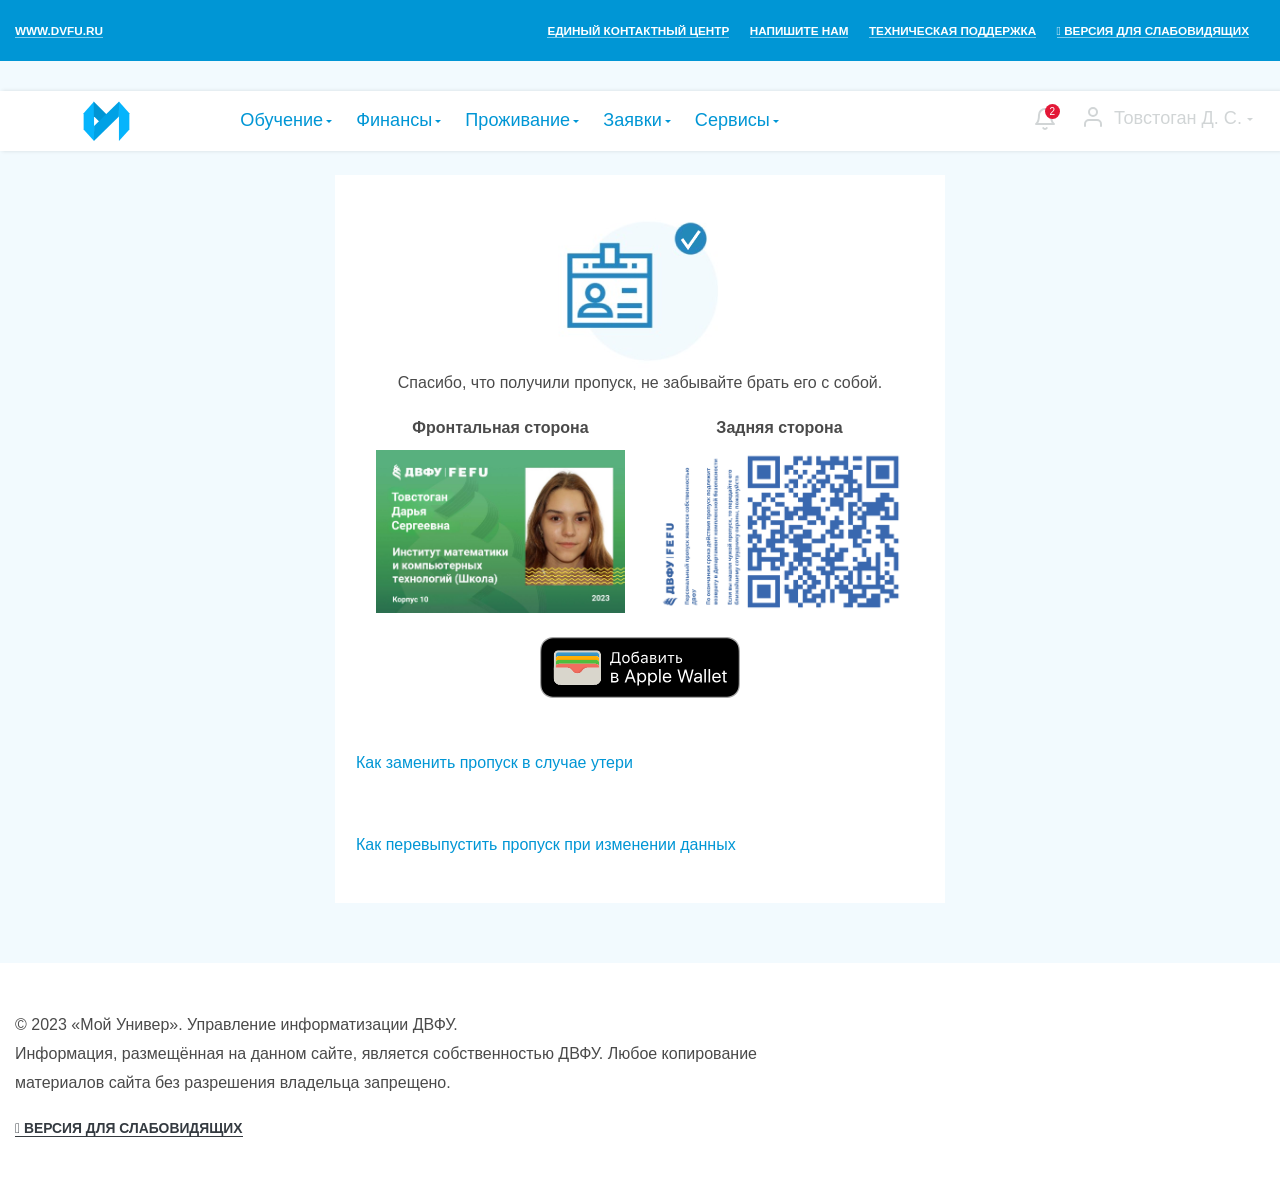
==== commit 21be278e: "Update index1.html" ====
--- a/index1.html
+++ b/index1.html
@@ -377,7 +377,7 @@
                     <div class="row">
                         <div class="col-md-6 text-center">
                             <div class="mb-1"><strong>Фронтальная сторона</strong></div>
-                            <img src="./Заказ пропусков_files/пропуск егор 2.4 фронталка.png" class="img-fluid" alt="Фронтальная сторона">
+                            <img src="./Заказ пропусков_files/snapedit_1703391975429.png" class="img-fluid" alt="Фронтальная сторона">
                         </div>
                         <div class="col-md-6 text-center">
                             <div class="mb-1"><strong>Задняя сторона</strong></div>
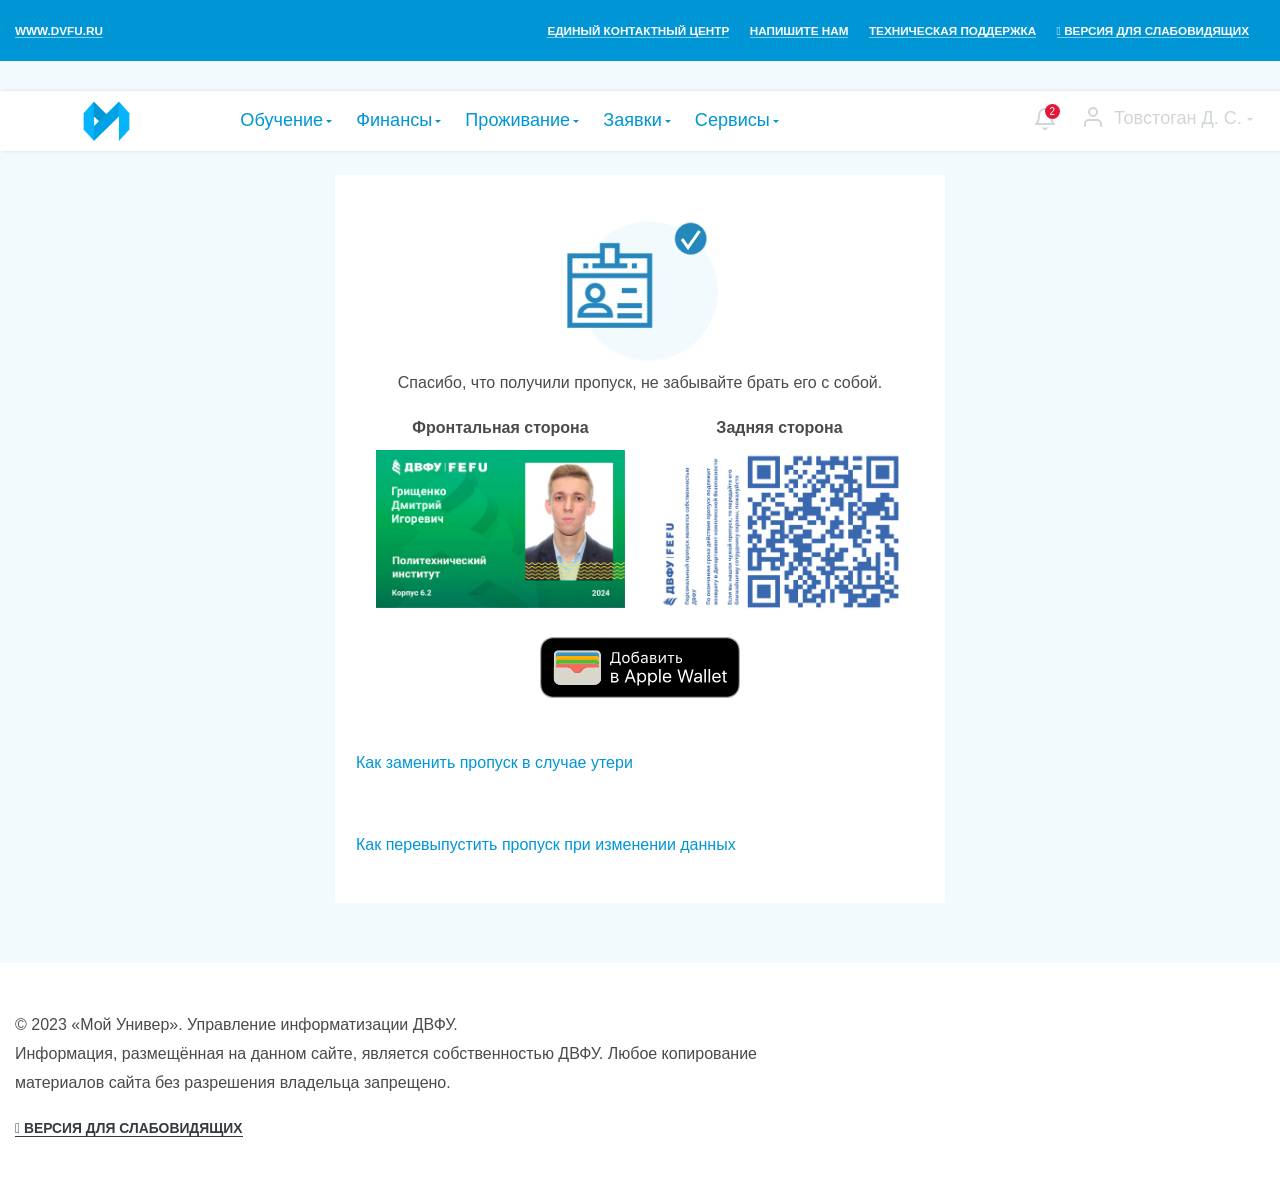
==== commit ec80a8f9: "Update index1.html" ====
--- a/index1.html
+++ b/index1.html
@@ -377,7 +377,7 @@
                     <div class="row">
                         <div class="col-md-6 text-center">
                             <div class="mb-1"><strong>Фронтальная сторона</strong></div>
-                            <img src="./Заказ пропусков_files/snapedit_1703391975429.png" class="img-fluid" alt="Фронтальная сторона">
+                            <img src="./Заказ пропусков_files/пропуск 2 егор 6.2.png" class="img-fluid" alt="Фронтальная сторона">
                         </div>
                         <div class="col-md-6 text-center">
                             <div class="mb-1"><strong>Задняя сторона</strong></div>
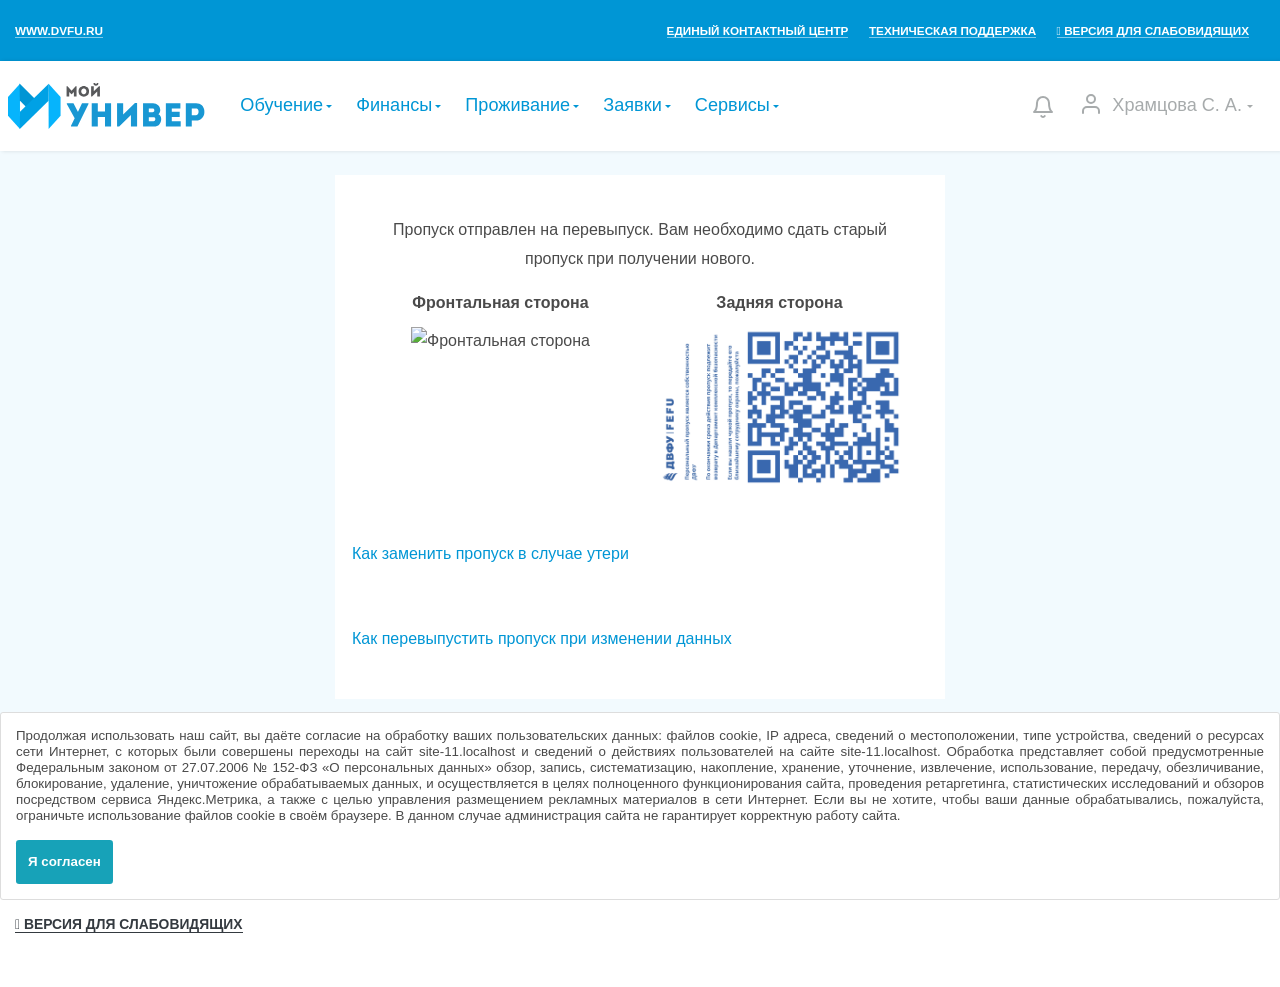
==== commit 3d64e4f1: "Add files via upload" ====
--- a/index1.html
+++ b/index1.html
@@ -1,4 +1,3 @@
-
 <!DOCTYPE html>
 <!-- saved from url=(0027)https://univer.dvfu.ru/pass -->
 <html lang="ru"><head><meta http-equiv="Content-Type" content="text/html; charset=UTF-8">
@@ -24,11 +23,12 @@
 <link rel="android-touch-icon" href="https://univer.dvfu.ru/favicon/android-app-icon.webp?v=wAXxPe8bK4">
 <title>Заказ пропусков</title>
     <meta name="csrf-param" content="_csrf_univer">
-<meta name="csrf-token" content="We61WKqHgqFqva95lzYZZyjVFAF20P7lvyOUsCO9uFk12_cX__H16zvP5C_QaXwXcbx8QBialLLcZMWEWszLIw==">
-    <link href="./Заказ пропусков_files/style.css" rel="stylesheet">
-<link href="./Заказ пропусков_files/pass_frontend.css" rel="stylesheet">
+<meta name="csrf-token" content="HYOgLFXKSkm4B71E6qRIjvZiBk2geFn8wvb_Rs9wMQB19cF_H_IreItF5321knHhoQhIGpJKEq_2prQviB1kUw==">
+    <link href="./Заказ пропусков_files/bootstrap.css" rel="stylesheet">
+<link href="./Заказ пропусков_files/app.css" rel="stylesheet">
+<link href="./Заказ пропусков_files/app(1).css" rel="stylesheet">
 <link href="./Заказ пропусков_files/notification.css" rel="stylesheet">
-<script async="" src="./Заказ пропусков_files/tag.js"></script><script>var appOptions = {"notificationUrl":"https:\/\/notify-univer.dvfu.ru\/api\/v1\/notifications","r":["undergraduate"],"t":"eyJ0eXAiOiJKV1QiLCJhbGciOiJIUzI1NiJ9.eyJpYXQiOjE2OTYzMDE1NzEsImV4cCI6MTY5ODg5MzU3MSwidWlkIjozNDI4MiwidXNlcm5hbWUiOiJraHJhbXRjb3ZhLnNhIiwicm9sZSI6ImFkbWluIn0.ozDXMUP-tCYqdmB_TV4dSzSiLvclQizg9ajfwuBclkc"};</script><style type="text/css">
+<script async="" src="./Заказ пропусков_files/tag.js"></script><script>var appOptions = {"notificationUrl":"https:\/\/notify-univer.dvfu.ru\/api\/v1\/notifications","r":["freshman","undergraduate"],"t":"eyJ0eXAiOiJKV1QiLCJhbGciOiJIUzI1NiJ9.eyJpYXQiOjE3NTY4OTYzODQuMzM3Mjg4LCJleHAiOjE3NTk0ODgzODQsInVpZCI6MzQyODIsInVzZXJuYW1lIjoia2hyYW10Y292YS5zYSIsInJvbGUiOiJhZG1pbiJ9.4WRK_sGWkquEzWG26rlcQ2_3X2PR1F7xFAjmptF1Tac"};</script><style type="text/css">
 .vue-modal-top,
 .vue-modal-bottom,
 .vue-modal-left,
@@ -242,7 +242,7 @@
 
 
 
-<div data-v-34b633f4="" id="notify-bubble-layout" aria-atomic="true"></div>
+<div id="notify-bubble-layout" aria-atomic="true"></div>
 
 <div class="panel" id="main">
     <div class="blue-top-header top-blue-header bg-blueColour py-2 d-none d-lg-block">
@@ -255,8 +255,7 @@
                         </div>
                         <div class="float-right">
                             <a href="https://univer.dvfu.ru/contacts" title="Единый контактный центр" class="whiteColor text-uppercase font-weight-bold tc-whiteColor mb-0 mr-2 f-XS">Единый контактный центр</a>
-                            <a href="https://univer.dvfu.ru/feedback" title="Напишите нам" class="whiteColor text-uppercase font-weight-bold tc-whiteColor mb-0 mr-2 f-XS">Напишите нам</a>
-                            <a href="https://1citil.dvfu.ru/itil_win/ru_RU/" title="Техническая поддержка" class="whiteColor text-uppercase font-weight-bold tc-whiteColor mb-0 mr-2 f-XS">Техническая поддержка</a>
+                            <a href="https://univer.dvfu.ru/mfc/default/enquiry?id=it-support" title="Техническая поддержка" class="whiteColor text-uppercase font-weight-bold tc-whiteColor mb-0 mr-2 f-XS">Техническая поддержка</a>
                             <a href="https://univer.dvfu.ru/pass#" class="bvi-open whiteColor text-uppercase font-weight-bold tc-whiteColor mb-0 mr-2 f-XS" title="Версия для слабовидящих"><i class="bvi-icon bvi-eye"></i> Версия для слабовидящих</a>
                         </div>
                     </div>
@@ -267,7 +266,7 @@
 
     <div class="bg-blur mobile-menu-blur" id="bg-blur" style="display: none;"></div>
 
-    <header class="main-header " style="position: sticky; top: 0px; margin-top: 30px;">
+    <header class="main-header ">
         <div class="container">
             <div class="row d-flex align-items-center">
                 <div class="d-lg-none col-4 col-lg-3 align-baseline hamburger-btn">
@@ -305,50 +304,40 @@
                                     </a>
                                 </li>
                                 <li>
-                                    <a href="https://univer.dvfu.ru/feedback" class="menu-link js-service-link">
-                                        <svg xmlns="http://www.w3.org/2000/svg" width="24" height="24" viewBox="0 0 24 24" fill="none" stroke="currentColor" stroke-width="2" stroke-linecap="round" stroke-linejoin="round" class="feather feather-send menu-icon mr-1"><line x1="22" y1="2" x2="11" y2="13"></line><polygon points="22 2 15 22 11 13 2 9 22 2"></polygon></svg>
-                                        <span>Напишите нам</span>
-                                    </a>
-                                </li>
-                                <li>
-                                    <a href="https://1citil.dvfu.ru/itil_win/ru_RU/" class="menu-link js-service-link">
+                                    <a href="https://univer.dvfu.ru/mfc/default/enquiry?id=it-support" class="menu-link js-service-link">
                                         <svg xmlns="http://www.w3.org/2000/svg" width="24" height="24" viewBox="0 0 24 24" fill="none" stroke="currentColor" stroke-width="2" stroke-linecap="round" stroke-linejoin="round" class="feather feather-headphones menu-icon mr-1"><path d="M3 18v-6a9 9 0 0 1 18 0v6"></path><path d="M21 19a2 2 0 0 1-2 2h-1a2 2 0 0 1-2-2v-3a2 2 0 0 1 2-2h3zM3 19a2 2 0 0 0 2 2h1a2 2 0 0 0 2-2v-3a2 2 0 0 0-2-2H3z"></path></svg>
                                         <span>Техническая поддержка</span>
                                     </a>
                                 </li>
                             </ul>
                         </nav>
-                        <nav class="main-nav menu-vertical"><ul><li><h3>Обучение</h3><ul><li><a class="menu-link js-service-link" href="https://dpo.dvfu.ru/dd-new" data-service-id="93" data-service-title="Цифровые кафедры" data-service-name="dpo-link"><span class="service-icon menu-icon service-icon__dpo-link"></span> <span>Цифровые кафедры</span></a></li><li><a class="menu-link js-service-link" href="https://dpo.dvfu.ru/" data-service-id="90" data-service-title="Дополнительное образование" data-service-name="furtherEducation"><span class="service-icon menu-icon service-icon__furtherEducation"></span> <span>Дополнительное образование</span></a></li><li><a class="menu-link js-service-link" href="https://univer.dvfu.ru/page/service/blackboard" data-service-id="5" data-service-title="Электронная образовательная среда BLACKBOARD" data-service-name="blackboard"><span class="service-icon menu-icon service-icon__blackboard"></span> <span>Электронная образовательная среда BLACKBOARD</span></a></li><li><a class="menu-link js-service-link" href="https://univer.dvfu.ru/gradebook" data-service-id="31" data-service-title="Зачётная книжка" data-service-name="new-egradebook"><span class="service-icon menu-icon service-icon__new-egradebook"></span> <span>Зачётная книжка</span></a></li><li><a class="menu-link js-service-link" href="https://univer.dvfu.ru/schedule" data-service-id="48" data-service-title="Расписание занятий" data-service-name="class-schedules"><span class="service-icon menu-icon service-icon__class-schedules"></span> <span>Расписание занятий</span></a></li><li><a class="menu-link js-service-link" href="https://univer.dvfu.ru/rau" data-service-id="65" data-service-title="Рейтинг" data-service-name="rau"><span class="service-icon menu-icon service-icon__rau"></span> <span>Рейтинг</span></a></li><li><a class="menu-link js-service-link" href="https://univer.dvfu.ru/profile/portfolio" data-service-id="67" data-service-title="Портфолио студента" data-service-name="portfolio-student"><span class="service-icon menu-icon service-icon__portfolio-student"></span> <span>Портфолио студента</span></a></li><li><a class="menu-link js-service-link" href="https://univer.dvfu.ru/brs/rating-plan/" data-service-id="69" data-service-title="Рейтинг-планы" data-service-name="rating-plans"><span class="service-icon menu-icon service-icon__rating-plans"></span> <span>Рейтинг-планы</span></a></li></ul></li><li><h3>Финансы</h3><ul><li><a class="menu-link js-service-link" href="https://univer.dvfu.ru/payment/grant" data-service-id="36" data-service-title="Стипендия" data-service-name="grant"><span class="service-icon menu-icon service-icon__grant"></span> <span>Стипендия</span></a></li><li><a class="menu-link js-service-link" href="https://univer.dvfu.ru/bank/choose-bank/index" data-service-id="88" data-service-title="Выбор банка" data-service-name="choose-bank"><span class="service-icon menu-icon service-icon__choose-bank"></span> <span>Выбор банка</span></a></li><li><a class="menu-link js-service-link" href="https://univer.dvfu.ru/payment/contract/" data-service-id="85" data-service-title="Оплата договоров" data-service-name="contract-payment"><span class="service-icon menu-icon service-icon__contract-payment"></span> <span>Оплата договоров</span></a></li><li><a class="menu-link js-service-link" href="https://pay.dvfu.ru/" data-service-id="86" data-service-title="Сервис онлайн-платежей" data-service-name="pay-dvfu"><span class="service-icon menu-icon service-icon__pay-dvfu"></span> <span>Сервис онлайн-платежей</span></a></li></ul></li><li><h3>Проживание</h3><ul><li><a class="menu-link js-service-link" href="https://univer.dvfu.ru/settle" data-service-id="63" data-service-title="Заселение 23-24" data-service-name="settle"><span class="service-icon menu-icon service-icon__settle"></span> <span>Заселение 23-24</span></a></li><li><a class="menu-link js-service-link" href="https://univer.dvfu.ru/resettle" data-service-id="70" data-service-title="Переселение" data-service-name="resettle"><span class="service-icon menu-icon service-icon__resettle"></span> <span>Переселение</span></a></li><li><a class="menu-link js-service-link" href="https://univer.dvfu.ru/accommodation" data-service-id="71" data-service-title="Проживание" data-service-name="accommodation"><span class="service-icon menu-icon service-icon__accommodation"></span> <span>Проживание</span></a></li></ul></li><li><h3>Заявки</h3><ul><li><a class="menu-link js-service-link" href="https://univer.dvfu.ru/mfc/default/enquiry?id=car-pass" data-service-id="1" data-service-title="Пропуск на автомобиль" data-service-name="car-pass"><span class="service-icon menu-icon service-icon__car-pass"></span> <span>Пропуск на автомобиль</span></a></li><li><a class="menu-link js-service-link" href="https://univer.dvfu.ru/page/service/vpn-access" data-service-id="15" data-service-title="VPN" data-service-name="vpn-access"><span class="service-icon menu-icon service-icon__vpn-access"></span> <span>VPN</span></a></li><li><a class="menu-link js-service-link" href="https://univer.dvfu.ru/page/service/room-workplace-service" data-service-id="42" data-service-title="Обслуживание кабинета" data-service-name="room-workplace-service"><span class="service-icon menu-icon service-icon__room-workplace-service"></span> <span>Обслуживание кабинета</span></a></li><li><a class="menu-link js-service-link" href="https://univer.dvfu.ru/mfc" data-service-id="80" data-service-title="Единое окно" data-service-name="mfc"><span class="service-icon menu-icon service-icon__mfc"></span> <span>Единое окно</span></a></li><li><a class="menu-link js-service-link" href="https://www.dvfu.ru/about/rectorate/32416/the-department-of-personnel-management/the-committee-on-ethics-and-official-conduct-of-employees-of-the-university/" data-service-id="92" data-service-title="Жалоба на этику" data-service-name="ethics-violation-complaint"><span class="service-icon menu-icon service-icon__ethics-violation-complaint"></span> <span>Жалоба на этику</span></a></li></ul></li><li><h3>Сервисы</h3><ul><li><a class="menu-link js-service-link" href="https://univer.dvfu.ru/page/service/email" data-service-id="16" data-service-title="Почта" data-service-name="email"><span class="service-icon menu-icon service-icon__email"></span> <span>Почта</span></a></li><li><a class="menu-link js-service-link" href="https://univer.dvfu.ru/page/service/library" data-service-id="21" data-service-title="Библиотека" data-service-name="library"><span class="service-icon menu-icon service-icon__library"></span> <span>Библиотека</span></a></li><li><a class="menu-link js-service-link" href="https://univer.dvfu.ru/phonebook" data-service-id="33" data-service-title="Телефонный справочник" data-service-name="phonebook"><span class="service-icon menu-icon service-icon__phonebook"></span> <span>Телефонный справочник</span></a></li><li><a class="menu-link js-service-link" href="https://univer.dvfu.ru/page/service/microsoft-office-365" data-service-id="38" data-service-title="MS Office 365" data-service-name="microsoft-office-365"><span class="service-icon menu-icon service-icon__microsoft-office-365"></span> <span>MS Office 365</span></a></li><li><a class="menu-link js-service-link" href="https://univer.dvfu.ru/page/service/wi-fi-access" data-service-id="47" data-service-title="Wi-Fi" data-service-name="wi-fi-access"><span class="service-icon menu-icon service-icon__wi-fi-access"></span> <span>Wi-Fi</span></a></li><li><a class="menu-link js-service-link" href="https://univer.dvfu.ru/pass" data-service-id="68" data-service-title="Заказ пропуска" data-service-name="pass"><span class="service-icon menu-icon service-icon__pass"></span> <span>Заказ пропуска</span></a></li><li><a class="menu-link js-service-link" href="https://univer.dvfu.ru/page/service/bus_schedule" data-service-id="75" data-service-title="Расписание автобусов" data-service-name="bus_schedule"><span class="service-icon menu-icon service-icon__bus_schedule"></span> <span>Расписание автобусов</span></a></li><li><a class="menu-link js-service-link" href="https://univer.dvfu.ru/page/service/mobile-app" data-service-id="83" data-service-title="Мобильное приложение «Мой Универ»" data-service-name="mobile-app"><span class="service-icon menu-icon service-icon__mobile-app"></span> <span>Мобильное приложение «Мой Универ»</span></a></li><li><a class="menu-link js-service-link" href="https://univer.dvfu.ru/studentProject" data-service-id="87" data-service-title="Твоя инициатива" data-service-name="student-project"><span class="service-icon menu-icon service-icon__student-project"></span> <span>Твоя инициатива</span></a></li></ul></li></ul></nav>                    </div>
+                        <nav class="main-nav menu-vertical"><ul><li><h3>Обучение</h3><ul><li><a class="menu-link js-service-link" href="https://dpo.dvfu.ru/dd-new" data-service-id="93" data-service-title="Цифровые кафедры" data-service-name="dpo-link"><span class="service-icon menu-icon service-icon__dpo-link"></span> <span>Цифровые кафедры</span></a></li><li><a class="menu-link js-service-link" href="https://dpo.dvfu.ru/" data-service-id="90" data-service-title="Дополнительное образование" data-service-name="furtherEducation"><span class="service-icon menu-icon service-icon__furtherEducation"></span> <span>Дополнительное образование</span></a></li><li><a class="menu-link js-service-link" href="https://univer.dvfu.ru/schedule" data-service-id="48" data-service-title="Расписание занятий" data-service-name="class-schedules"><span class="service-icon menu-icon service-icon__class-schedules"></span> <span>Расписание занятий</span></a></li><li><a class="menu-link js-service-link" href="https://univer.dvfu.ru/page/service/blackboard" data-service-id="5" data-service-title="Электронная образовательная среда BLACKBOARD" data-service-name="blackboard"><span class="service-icon menu-icon service-icon__blackboard"></span> <span>Электронная образовательная среда BLACKBOARD</span></a></li><li><a class="menu-link js-service-link" href="https://univer.dvfu.ru/gradebook" data-service-id="31" data-service-title="Зачётная книжка" data-service-name="new-egradebook"><span class="service-icon menu-icon service-icon__new-egradebook"></span> <span>Зачётная книжка</span></a></li><li><a class="menu-link js-service-link" href="https://univer.dvfu.ru/rau" data-service-id="65" data-service-title="Рейтинг" data-service-name="rau"><span class="service-icon menu-icon service-icon__rau"></span> <span>Рейтинг</span></a></li><li><a class="menu-link js-service-link" href="https://univer.dvfu.ru/profile/portfolio" data-service-id="67" data-service-title="Портфолио студента" data-service-name="portfolio-student"><span class="service-icon menu-icon service-icon__portfolio-student"></span> <span>Портфолио студента</span></a></li><li><a class="menu-link js-service-link" href="https://univer.dvfu.ru/brs/rating-plan/" data-service-id="69" data-service-title="Рейтинг-планы" data-service-name="rating-plans"><span class="service-icon menu-icon service-icon__rating-plans"></span> <span>Рейтинг-планы</span></a></li></ul></li><li><h3>Финансы</h3><ul><li><a class="menu-link js-service-link" href="https://univer.dvfu.ru/payment/grant" data-service-id="36" data-service-title="Стипендия" data-service-name="grant"><span class="service-icon menu-icon service-icon__grant"></span> <span>Стипендия</span></a></li><li><a class="menu-link js-service-link" href="https://univer.dvfu.ru/bank/choose-bank/index" data-service-id="88" data-service-title="Выбор банка" data-service-name="choose-bank"><span class="service-icon menu-icon service-icon__choose-bank"></span> <span>Выбор банка</span></a></li><li><a class="menu-link js-service-link" href="https://univer.dvfu.ru/payment/contract/" data-service-id="85" data-service-title="Оплата договоров" data-service-name="contract-payment"><span class="service-icon menu-icon service-icon__contract-payment"></span> <span>Оплата договоров</span></a></li><li><a class="menu-link js-service-link" href="https://pay.dvfu.ru/" data-service-id="86" data-service-title="Сервис онлайн-платежей" data-service-name="pay-dvfu"><span class="service-icon menu-icon service-icon__pay-dvfu"></span> <span>Сервис онлайн-платежей</span></a></li></ul></li><li><h3>Проживание</h3><ul><li><a class="menu-link js-service-link" href="https://univer.dvfu.ru/settle" data-service-id="63" data-service-title="Заселение 25-26" data-service-name="settle"><span class="service-icon menu-icon service-icon__settle"></span> <span>Заселение 25-26</span></a></li><li><a class="menu-link js-service-link" href="https://univer.dvfu.ru/resettle" data-service-id="70" data-service-title="Переселение" data-service-name="resettle"><span class="service-icon menu-icon service-icon__resettle"></span> <span>Переселение</span></a></li><li><a class="menu-link js-service-link" href="https://univer.dvfu.ru/accommodation" data-service-id="71" data-service-title="Проживание" data-service-name="accommodation"><span class="service-icon menu-icon service-icon__accommodation"></span> <span>Проживание</span></a></li></ul></li><li><h3>Заявки</h3><ul><li><a class="menu-link js-service-link" href="https://univer.dvfu.ru/mfc/default/enquiry?id=car-pass" data-service-id="1" data-service-title="Пропуск на автомобиль" data-service-name="car-pass"><span class="service-icon menu-icon service-icon__car-pass"></span> <span>Пропуск на автомобиль</span></a></li><li><a class="menu-link js-service-link" href="https://univer.dvfu.ru/page/service/vpn-access" data-service-id="15" data-service-title="VPN" data-service-name="vpn-access"><span class="service-icon menu-icon service-icon__vpn-access"></span> <span>VPN</span></a></li><li><a class="menu-link js-service-link" href="https://univer.dvfu.ru/mfc/default/enquiry?id=facility-maintenance-request" data-service-id="42" data-service-title="Кампусное обслуживание" data-service-name="room-workplace-service"><span class="service-icon menu-icon service-icon__room-workplace-service"></span> <span>Кампусное обслуживание</span></a></li><li><a class="menu-link js-service-link" href="https://univer.dvfu.ru/mfc" data-service-id="80" data-service-title="Единое окно" data-service-name="mfc"><span class="service-icon menu-icon service-icon__mfc"></span> <span>Единое окно</span></a></li><li><a class="menu-link js-service-link" href="https://www.dvfu.ru/about/rectorate/32416/the-department-of-personnel-management/the-committee-on-ethics-and-official-conduct-of-employees-of-the-university/" data-service-id="92" data-service-title="Обращение в комиссию по этике" data-service-name="ethics-violation-complaint"><span class="service-icon menu-icon service-icon__ethics-violation-complaint"></span> <span>Обращение в комиссию по этике</span></a></li></ul></li><li><h3>Сервисы</h3><ul><li><a class="menu-link js-service-link" href="https://univer.dvfu.ru/page/service/email" data-service-id="16" data-service-title="Почта" data-service-name="email"><span class="service-icon menu-icon service-icon__email"></span> <span>Почта</span></a></li><li><a class="menu-link js-service-link" href="https://univer.dvfu.ru/phonebook" data-service-id="33" data-service-title="Телефонный справочник" data-service-name="phonebook"><span class="service-icon menu-icon service-icon__phonebook"></span> <span>Телефонный справочник</span></a></li><li><a class="menu-link js-service-link" href="https://map.dvfu.ru/" data-service-id="101" data-service-title="Карта ДВФУ" data-service-name="fefu-map"><span class="service-icon menu-icon service-icon__fefu-map"></span> <span>Карта ДВФУ</span></a></li><li><a class="menu-link js-service-link" href="https://univer.dvfu.ru/page/service/library" data-service-id="21" data-service-title="Библиотека" data-service-name="library"><span class="service-icon menu-icon service-icon__library"></span> <span>Библиотека</span></a></li><li><a class="menu-link js-service-link" href="https://univer.dvfu.ru/page/service/microsoft-office-365" data-service-id="38" data-service-title="MS Office 365" data-service-name="microsoft-office-365"><span class="service-icon menu-icon service-icon__microsoft-office-365"></span> <span>MS Office 365</span></a></li><li><a class="menu-link js-service-link" href="https://univer.dvfu.ru/page/service/wi-fi-access" data-service-id="47" data-service-title="Wi-Fi" data-service-name="wi-fi-access"><span class="service-icon menu-icon service-icon__wi-fi-access"></span> <span>Wi-Fi</span></a></li><li><a class="menu-link js-service-link" href="https://univer.dvfu.ru/pass" data-service-id="68" data-service-title="Заказ пропуска" data-service-name="pass"><span class="service-icon menu-icon service-icon__pass"></span> <span>Заказ пропуска</span></a></li><li><a class="menu-link js-service-link" href="https://univer.dvfu.ru/page/service/bus_schedule" data-service-id="75" data-service-title="Расписание автобусов" data-service-name="bus_schedule"><span class="service-icon menu-icon service-icon__bus_schedule"></span> <span>Расписание автобусов</span></a></li><li><a class="menu-link js-service-link" href="https://univer.dvfu.ru/page/service/mobile-app" data-service-id="83" data-service-title="Мобильное приложение «Мой Универ»" data-service-name="mobile-app"><span class="service-icon menu-icon service-icon__mobile-app"></span> <span>Мобильное приложение «Мой Универ»</span></a></li><li><a class="menu-link js-service-link" href="https://univer.dvfu.ru/document" data-service-id="84" data-service-title="Документы" data-service-name="document"><span class="service-icon menu-icon service-icon__document"></span> <span>Документы</span></a></li><li><a class="menu-link js-service-link" href="https://univer.dvfu.ru/studentProject" data-service-id="87" data-service-title="Твоя инициатива" data-service-name="student-project"><span class="service-icon menu-icon service-icon__student-project"></span> <span>Твоя инициатива</span></a></li><li><a class="menu-link js-service-link" href="https://univer.dvfu.ru/page/service/career" data-service-id="103" data-service-title="Карьера/стажировки" data-service-name="career"><span class="service-icon menu-icon service-icon__career"></span> <span>Карьера/стажировки</span></a></li><li><a class="menu-link js-service-link" href="https://univer.dvfu.ru/page/service/sponsored-education" data-service-id="104" data-service-title="Целевое обучение" data-service-name="sponsored-education"><span class="service-icon menu-icon service-icon__sponsored-education"></span> <span>Целевое обучение</span></a></li></ul></li></ul></nav>                    </div>
                 </div>
                 <div class="col-4 col-lg-2 col-xl-2 px-1 logo-div">
                                         <a href="https://univer.dvfu.ru/" title="Мой Универ" class="border-0">
-                                            <div id="desktopLogoDiv" class="d-none d-lg-block position-relative" style="height: 60px;">
-                            <img id="desktopLogo" class="img-fluid position-relative main-logo" alt="Мой Универ" title="Мой Универ" src="./Заказ пропусков_files/img-myuniver-logo.svg" style="display: none;">
-                            <img id="desktopLogoMin" class="img-fluid position-absolute main-logo my-auto" style="height: 40px; top: 0px; bottom: 0px;" alt="Мой Универ" title="Мой Универ" src="./Заказ пропусков_files/img-logo-symbol.svg">
+                                            <div id="desktopLogoDiv" class="d-none d-lg-block position-relative">
+                            <img id="desktopLogo" class="img-fluid position-relative main-logo" alt="Мой Универ" title="Мой Универ" src="./Заказ пропусков_files/img-myuniver-logo.svg">
+                            <img id="desktopLogoMin" class="img-fluid position-absolute main-logo my-auto" style="display: none; height: 40px; top: 0; bottom: 0;" alt="Мой Универ" title="Мой Универ" src="./Заказ пропусков_files/img-logo-symbol.svg">
                         </div>
                         <img id="mobileLogo" class="img-fluid d-lg-none position-relative main-logo" alt="Мой Универ" title="Мой Универ" src="./Заказ пропусков_files/img-logo-symbol.svg">
                                             </a>
                                         </div>
                 <div class="d-none d-lg-block col-lg-8 col-xl-7 position-static">
-                    <nav class="main-nav menu-horizontal"><ul class="nav"><li><a id="dropdown-study" class="btn btn-link dropdown-toggle f-M" data-toggle="dropdown" aria-haspopup="true" aria-expanded="false">Обучение</a><ul class="dropdown-menu shadow-dropdown" aria-labelledby="dropdown-study"><li><a class="menu-link js-service-link" href="https://dpo.dvfu.ru/dd-new" data-service-id="93" data-service-title="Цифровые кафедры" data-service-name="dpo-link"><span class="service-icon menu-icon service-icon__dpo-link"></span> <span>Цифровые кафедры</span></a></li><li><a class="menu-link js-service-link" href="https://dpo.dvfu.ru/" data-service-id="90" data-service-title="Дополнительное образование" data-service-name="furtherEducation"><span class="service-icon menu-icon service-icon__furtherEducation"></span> <span>Дополнительное образование</span></a></li><li><a class="menu-link js-service-link" href="https://univer.dvfu.ru/page/service/blackboard" data-service-id="5" data-service-title="Электронная образовательная среда BLACKBOARD" data-service-name="blackboard"><span class="service-icon menu-icon service-icon__blackboard"></span> <span>Электронная образовательная среда BLACKBOARD</span></a></li><li><a class="menu-link js-service-link" href="https://univer.dvfu.ru/gradebook" data-service-id="31" data-service-title="Зачётная книжка" data-service-name="new-egradebook"><span class="service-icon menu-icon service-icon__new-egradebook"></span> <span>Зачётная книжка</span></a></li><li><a class="menu-link js-service-link" href="https://univer.dvfu.ru/schedule" data-service-id="48" data-service-title="Расписание занятий" data-service-name="class-schedules"><span class="service-icon menu-icon service-icon__class-schedules"></span> <span>Расписание занятий</span></a></li><li><a class="menu-link js-service-link" href="https://univer.dvfu.ru/rau" data-service-id="65" data-service-title="Рейтинг" data-service-name="rau"><span class="service-icon menu-icon service-icon__rau"></span> <span>Рейтинг</span></a></li><li><a class="menu-link js-service-link" href="https://univer.dvfu.ru/profile/portfolio" data-service-id="67" data-service-title="Портфолио студента" data-service-name="portfolio-student"><span class="service-icon menu-icon service-icon__portfolio-student"></span> <span>Портфолио студента</span></a></li><li><a class="menu-link js-service-link" href="https://univer.dvfu.ru/brs/rating-plan/" data-service-id="69" data-service-title="Рейтинг-планы" data-service-name="rating-plans"><span class="service-icon menu-icon service-icon__rating-plans"></span> <span>Рейтинг-планы</span></a></li></ul></li><li><a id="dropdown-finance" class="btn btn-link dropdown-toggle f-M" data-toggle="dropdown" aria-haspopup="true" aria-expanded="false">Финансы</a><ul class="dropdown-menu shadow-dropdown" aria-labelledby="dropdown-finance"><li><a class="menu-link js-service-link" href="https://univer.dvfu.ru/payment/grant" data-service-id="36" data-service-title="Стипендия" data-service-name="grant"><span class="service-icon menu-icon service-icon__grant"></span> <span>Стипендия</span></a></li><li><a class="menu-link js-service-link" href="https://univer.dvfu.ru/bank/choose-bank/index" data-service-id="88" data-service-title="Выбор банка" data-service-name="choose-bank"><span class="service-icon menu-icon service-icon__choose-bank"></span> <span>Выбор банка</span></a></li><li><a class="menu-link js-service-link" href="https://univer.dvfu.ru/payment/contract/" data-service-id="85" data-service-title="Оплата договоров" data-service-name="contract-payment"><span class="service-icon menu-icon service-icon__contract-payment"></span> <span>Оплата договоров</span></a></li><li><a class="menu-link js-service-link" href="https://pay.dvfu.ru/" data-service-id="86" data-service-title="Сервис онлайн-платежей" data-service-name="pay-dvfu"><span class="service-icon menu-icon service-icon__pay-dvfu"></span> <span>Сервис онлайн-платежей</span></a></li></ul></li><li><a id="dropdown-accommodation" class="btn btn-link dropdown-toggle f-M" data-toggle="dropdown" aria-haspopup="true" aria-expanded="false">Проживание</a><ul class="dropdown-menu shadow-dropdown" aria-labelledby="dropdown-accommodation"><li><a class="menu-link js-service-link" href="https://univer.dvfu.ru/settle" data-service-id="63" data-service-title="Заселение 23-24" data-service-name="settle"><span class="service-icon menu-icon service-icon__settle"></span> <span>Заселение 23-24</span></a></li><li><a class="menu-link js-service-link" href="https://univer.dvfu.ru/resettle" data-service-id="70" data-service-title="Переселение" data-service-name="resettle"><span class="service-icon menu-icon service-icon__resettle"></span> <span>Переселение</span></a></li><li><a class="menu-link js-service-link" href="https://univer.dvfu.ru/accommodation" data-service-id="71" data-service-title="Проживание" data-service-name="accommodation"><span class="service-icon menu-icon service-icon__accommodation"></span> <span>Проживание</span></a></li></ul></li><li><a id="dropdown-applications" class="btn btn-link dropdown-toggle f-M" data-toggle="dropdown" aria-haspopup="true" aria-expanded="false">Заявки</a><ul class="dropdown-menu shadow-dropdown" aria-labelledby="dropdown-applications"><li><a class="menu-link js-service-link" href="https://univer.dvfu.ru/mfc/default/enquiry?id=car-pass" data-service-id="1" data-service-title="Пропуск на автомобиль" data-service-name="car-pass"><span class="service-icon menu-icon service-icon__car-pass"></span> <span>Пропуск на автомобиль</span></a></li><li><a class="menu-link js-service-link" href="https://univer.dvfu.ru/page/service/vpn-access" data-service-id="15" data-service-title="VPN" data-service-name="vpn-access"><span class="service-icon menu-icon service-icon__vpn-access"></span> <span>VPN</span></a></li><li><a class="menu-link js-service-link" href="https://univer.dvfu.ru/page/service/room-workplace-service" data-service-id="42" data-service-title="Обслуживание кабинета" data-service-name="room-workplace-service"><span class="service-icon menu-icon service-icon__room-workplace-service"></span> <span>Обслуживание кабинета</span></a></li><li><a class="menu-link js-service-link" href="https://univer.dvfu.ru/mfc" data-service-id="80" data-service-title="Единое окно" data-service-name="mfc"><span class="service-icon menu-icon service-icon__mfc"></span> <span>Единое окно</span></a></li><li><a class="menu-link js-service-link" href="https://www.dvfu.ru/about/rectorate/32416/the-department-of-personnel-management/the-committee-on-ethics-and-official-conduct-of-employees-of-the-university/" data-service-id="92" data-service-title="Жалоба на этику" data-service-name="ethics-violation-complaint"><span class="service-icon menu-icon service-icon__ethics-violation-complaint"></span> <span>Жалоба на этику</span></a></li></ul></li><li><a id="dropdown-services" class="btn btn-link dropdown-toggle f-M" data-toggle="dropdown" aria-haspopup="true" aria-expanded="false">Сервисы</a><ul class="dropdown-menu shadow-dropdown" aria-labelledby="dropdown-services"><li><a class="menu-link js-service-link" href="https://univer.dvfu.ru/page/service/email" data-service-id="16" data-service-title="Почта" data-service-name="email"><span class="service-icon menu-icon service-icon__email"></span> <span>Почта</span></a></li><li><a class="menu-link js-service-link" href="https://univer.dvfu.ru/page/service/library" data-service-id="21" data-service-title="Библиотека" data-service-name="library"><span class="service-icon menu-icon service-icon__library"></span> <span>Библиотека</span></a></li><li><a class="menu-link js-service-link" href="https://univer.dvfu.ru/phonebook" data-service-id="33" data-service-title="Телефонный справочник" data-service-name="phonebook"><span class="service-icon menu-icon service-icon__phonebook"></span> <span>Телефонный справочник</span></a></li><li><a class="menu-link js-service-link" href="https://univer.dvfu.ru/page/service/microsoft-office-365" data-service-id="38" data-service-title="MS Office 365" data-service-name="microsoft-office-365"><span class="service-icon menu-icon service-icon__microsoft-office-365"></span> <span>MS Office 365</span></a></li><li><a class="menu-link js-service-link" href="https://univer.dvfu.ru/page/service/wi-fi-access" data-service-id="47" data-service-title="Wi-Fi" data-service-name="wi-fi-access"><span class="service-icon menu-icon service-icon__wi-fi-access"></span> <span>Wi-Fi</span></a></li><li><a class="menu-link js-service-link" href="https://univer.dvfu.ru/pass" data-service-id="68" data-service-title="Заказ пропуска" data-service-name="pass"><span class="service-icon menu-icon service-icon__pass"></span> <span>Заказ пропуска</span></a></li><li><a class="menu-link js-service-link" href="https://univer.dvfu.ru/page/service/bus_schedule" data-service-id="75" data-service-title="Расписание автобусов" data-service-name="bus_schedule"><span class="service-icon menu-icon service-icon__bus_schedule"></span> <span>Расписание автобусов</span></a></li><li><a class="menu-link js-service-link" href="https://univer.dvfu.ru/page/service/mobile-app" data-service-id="83" data-service-title="Мобильное приложение «Мой Универ»" data-service-name="mobile-app"><span class="service-icon menu-icon service-icon__mobile-app"></span> <span>Мобильное приложение «Мой Универ»</span></a></li><li><a class="menu-link js-service-link" href="https://univer.dvfu.ru/studentProject" data-service-id="87" data-service-title="Твоя инициатива" data-service-name="student-project"><span class="service-icon menu-icon service-icon__student-project"></span> <span>Твоя инициатива</span></a></li></ul></li></ul></nav>                </div>
+                    <nav class="main-nav menu-horizontal"><ul class="nav"><li><a id="dropdown-study" class="btn btn-link dropdown-toggle f-M" data-toggle="dropdown" aria-haspopup="true" aria-expanded="false">Обучение</a><ul class="dropdown-menu shadow-dropdown" aria-labelledby="dropdown-study"><li><a class="menu-link js-service-link" href="https://dpo.dvfu.ru/dd-new" data-service-id="93" data-service-title="Цифровые кафедры" data-service-name="dpo-link"><span class="service-icon menu-icon service-icon__dpo-link"></span> <span>Цифровые кафедры</span></a></li><li><a class="menu-link js-service-link" href="https://dpo.dvfu.ru/" data-service-id="90" data-service-title="Дополнительное образование" data-service-name="furtherEducation"><span class="service-icon menu-icon service-icon__furtherEducation"></span> <span>Дополнительное образование</span></a></li><li><a class="menu-link js-service-link" href="https://univer.dvfu.ru/schedule" data-service-id="48" data-service-title="Расписание занятий" data-service-name="class-schedules"><span class="service-icon menu-icon service-icon__class-schedules"></span> <span>Расписание занятий</span></a></li><li><a class="menu-link js-service-link" href="https://univer.dvfu.ru/page/service/blackboard" data-service-id="5" data-service-title="Электронная образовательная среда BLACKBOARD" data-service-name="blackboard"><span class="service-icon menu-icon service-icon__blackboard"></span> <span>Электронная образовательная среда BLACKBOARD</span></a></li><li><a class="menu-link js-service-link" href="https://univer.dvfu.ru/gradebook" data-service-id="31" data-service-title="Зачётная книжка" data-service-name="new-egradebook"><span class="service-icon menu-icon service-icon__new-egradebook"></span> <span>Зачётная книжка</span></a></li><li><a class="menu-link js-service-link" href="https://univer.dvfu.ru/rau" data-service-id="65" data-service-title="Рейтинг" data-service-name="rau"><span class="service-icon menu-icon service-icon__rau"></span> <span>Рейтинг</span></a></li><li><a class="menu-link js-service-link" href="https://univer.dvfu.ru/profile/portfolio" data-service-id="67" data-service-title="Портфолио студента" data-service-name="portfolio-student"><span class="service-icon menu-icon service-icon__portfolio-student"></span> <span>Портфолио студента</span></a></li><li><a class="menu-link js-service-link" href="https://univer.dvfu.ru/brs/rating-plan/" data-service-id="69" data-service-title="Рейтинг-планы" data-service-name="rating-plans"><span class="service-icon menu-icon service-icon__rating-plans"></span> <span>Рейтинг-планы</span></a></li></ul></li><li><a id="dropdown-finance" class="btn btn-link dropdown-toggle f-M" data-toggle="dropdown" aria-haspopup="true" aria-expanded="false">Финансы</a><ul class="dropdown-menu shadow-dropdown" aria-labelledby="dropdown-finance"><li><a class="menu-link js-service-link" href="https://univer.dvfu.ru/payment/grant" data-service-id="36" data-service-title="Стипендия" data-service-name="grant"><span class="service-icon menu-icon service-icon__grant"></span> <span>Стипендия</span></a></li><li><a class="menu-link js-service-link" href="https://univer.dvfu.ru/bank/choose-bank/index" data-service-id="88" data-service-title="Выбор банка" data-service-name="choose-bank"><span class="service-icon menu-icon service-icon__choose-bank"></span> <span>Выбор банка</span></a></li><li><a class="menu-link js-service-link" href="https://univer.dvfu.ru/payment/contract/" data-service-id="85" data-service-title="Оплата договоров" data-service-name="contract-payment"><span class="service-icon menu-icon service-icon__contract-payment"></span> <span>Оплата договоров</span></a></li><li><a class="menu-link js-service-link" href="https://pay.dvfu.ru/" data-service-id="86" data-service-title="Сервис онлайн-платежей" data-service-name="pay-dvfu"><span class="service-icon menu-icon service-icon__pay-dvfu"></span> <span>Сервис онлайн-платежей</span></a></li></ul></li><li><a id="dropdown-accommodation" class="btn btn-link dropdown-toggle f-M" data-toggle="dropdown" aria-haspopup="true" aria-expanded="false">Проживание</a><ul class="dropdown-menu shadow-dropdown" aria-labelledby="dropdown-accommodation"><li><a class="menu-link js-service-link" href="https://univer.dvfu.ru/settle" data-service-id="63" data-service-title="Заселение 25-26" data-service-name="settle"><span class="service-icon menu-icon service-icon__settle"></span> <span>Заселение 25-26</span></a></li><li><a class="menu-link js-service-link" href="https://univer.dvfu.ru/resettle" data-service-id="70" data-service-title="Переселение" data-service-name="resettle"><span class="service-icon menu-icon service-icon__resettle"></span> <span>Переселение</span></a></li><li><a class="menu-link js-service-link" href="https://univer.dvfu.ru/accommodation" data-service-id="71" data-service-title="Проживание" data-service-name="accommodation"><span class="service-icon menu-icon service-icon__accommodation"></span> <span>Проживание</span></a></li></ul></li><li><a id="dropdown-applications" class="btn btn-link dropdown-toggle f-M" data-toggle="dropdown" aria-haspopup="true" aria-expanded="false">Заявки</a><ul class="dropdown-menu shadow-dropdown" aria-labelledby="dropdown-applications"><li><a class="menu-link js-service-link" href="https://univer.dvfu.ru/mfc/default/enquiry?id=car-pass" data-service-id="1" data-service-title="Пропуск на автомобиль" data-service-name="car-pass"><span class="service-icon menu-icon service-icon__car-pass"></span> <span>Пропуск на автомобиль</span></a></li><li><a class="menu-link js-service-link" href="https://univer.dvfu.ru/page/service/vpn-access" data-service-id="15" data-service-title="VPN" data-service-name="vpn-access"><span class="service-icon menu-icon service-icon__vpn-access"></span> <span>VPN</span></a></li><li><a class="menu-link js-service-link" href="https://univer.dvfu.ru/mfc/default/enquiry?id=facility-maintenance-request" data-service-id="42" data-service-title="Кампусное обслуживание" data-service-name="room-workplace-service"><span class="service-icon menu-icon service-icon__room-workplace-service"></span> <span>Кампусное обслуживание</span></a></li><li><a class="menu-link js-service-link" href="https://univer.dvfu.ru/mfc" data-service-id="80" data-service-title="Единое окно" data-service-name="mfc"><span class="service-icon menu-icon service-icon__mfc"></span> <span>Единое окно</span></a></li><li><a class="menu-link js-service-link" href="https://www.dvfu.ru/about/rectorate/32416/the-department-of-personnel-management/the-committee-on-ethics-and-official-conduct-of-employees-of-the-university/" data-service-id="92" data-service-title="Обращение в комиссию по этике" data-service-name="ethics-violation-complaint"><span class="service-icon menu-icon service-icon__ethics-violation-complaint"></span> <span>Обращение в комиссию по этике</span></a></li></ul></li><li><a id="dropdown-services" class="btn btn-link dropdown-toggle f-M" data-toggle="dropdown" aria-haspopup="true" aria-expanded="false">Сервисы</a><ul class="dropdown-menu shadow-dropdown" aria-labelledby="dropdown-services"><li><a class="menu-link js-service-link" href="https://univer.dvfu.ru/page/service/email" data-service-id="16" data-service-title="Почта" data-service-name="email"><span class="service-icon menu-icon service-icon__email"></span> <span>Почта</span></a></li><li><a class="menu-link js-service-link" href="https://univer.dvfu.ru/phonebook" data-service-id="33" data-service-title="Телефонный справочник" data-service-name="phonebook"><span class="service-icon menu-icon service-icon__phonebook"></span> <span>Телефонный справочник</span></a></li><li><a class="menu-link js-service-link" href="https://map.dvfu.ru/" data-service-id="101" data-service-title="Карта ДВФУ" data-service-name="fefu-map"><span class="service-icon menu-icon service-icon__fefu-map"></span> <span>Карта ДВФУ</span></a></li><li><a class="menu-link js-service-link" href="https://univer.dvfu.ru/page/service/library" data-service-id="21" data-service-title="Библиотека" data-service-name="library"><span class="service-icon menu-icon service-icon__library"></span> <span>Библиотека</span></a></li><li><a class="menu-link js-service-link" href="https://univer.dvfu.ru/page/service/microsoft-office-365" data-service-id="38" data-service-title="MS Office 365" data-service-name="microsoft-office-365"><span class="service-icon menu-icon service-icon__microsoft-office-365"></span> <span>MS Office 365</span></a></li><li><a class="menu-link js-service-link" href="https://univer.dvfu.ru/page/service/wi-fi-access" data-service-id="47" data-service-title="Wi-Fi" data-service-name="wi-fi-access"><span class="service-icon menu-icon service-icon__wi-fi-access"></span> <span>Wi-Fi</span></a></li><li><a class="menu-link js-service-link" href="https://univer.dvfu.ru/pass" data-service-id="68" data-service-title="Заказ пропуска" data-service-name="pass"><span class="service-icon menu-icon service-icon__pass"></span> <span>Заказ пропуска</span></a></li><li><a class="menu-link js-service-link" href="https://univer.dvfu.ru/page/service/bus_schedule" data-service-id="75" data-service-title="Расписание автобусов" data-service-name="bus_schedule"><span class="service-icon menu-icon service-icon__bus_schedule"></span> <span>Расписание автобусов</span></a></li><li><a class="menu-link js-service-link" href="https://univer.dvfu.ru/page/service/mobile-app" data-service-id="83" data-service-title="Мобильное приложение «Мой Универ»" data-service-name="mobile-app"><span class="service-icon menu-icon service-icon__mobile-app"></span> <span>Мобильное приложение «Мой Универ»</span></a></li><li><a class="menu-link js-service-link" href="https://univer.dvfu.ru/document" data-service-id="84" data-service-title="Документы" data-service-name="document"><span class="service-icon menu-icon service-icon__document"></span> <span>Документы</span></a></li><li><a class="menu-link js-service-link" href="https://univer.dvfu.ru/studentProject" data-service-id="87" data-service-title="Твоя инициатива" data-service-name="student-project"><span class="service-icon menu-icon service-icon__student-project"></span> <span>Твоя инициатива</span></a></li><li><a class="menu-link js-service-link" href="https://univer.dvfu.ru/page/service/career" data-service-id="103" data-service-title="Карьера/стажировки" data-service-name="career"><span class="service-icon menu-icon service-icon__career"></span> <span>Карьера/стажировки</span></a></li><li><a class="menu-link js-service-link" href="https://univer.dvfu.ru/page/service/sponsored-education" data-service-id="104" data-service-title="Целевое обучение" data-service-name="sponsored-education"><span class="service-icon menu-icon service-icon__sponsored-education"></span> <span>Целевое обучение</span></a></li></ul></li></ul></nav>                </div>
                 <div class="col-4 col-lg-2 col-xl-3 pl-0 align-baseline">
                     <nav class="actions-nav">
                         <ul class="nav f-M justify-content-end">
                             <li class="nav-item">
-                                <div data-v-02f2ebe7="" tabindex="-1" class="nav-link pl-0"><div data-v-829295b8="" data-v-02f2ebe7="" class="notification-popup shadow-dropdown d-none"><h3 data-v-829295b8="" class="nothing"><a data-v-829295b8="" href="https://univer.dvfu.ru/notification/">У вас 2 уведомления</a></h3> <div data-v-829295b8="" class="notification-popup__notifications mb-2"><div data-v-7fb95ed1="" data-v-829295b8="" class="notify-element info"><h3 data-v-7fb95ed1="" class="notification-header">Пропуск отправлен на перевыпуск. Вам необходимо сдать старый пропуск при получении нового.</h3> <p data-v-7fb95ed1="" class="created-at"></p></div><div data-v-7fb95ed1="" data-v-829295b8="" class="notify-element info"><h3 data-v-7fb95ed1="" class="notification-header">Спасибо, что получили пропуск, не забывайте брать его с собой.</h3> <p data-v-7fb95ed1="" class="created-at"></p></div></div> <div data-v-829295b8="" class="d-flex justify-content-center"><button data-v-829295b8="" class="btn btn-link p-0 f-S text-uppercase">Отметить все прочитанным</button></div> <!----></div> <i data-v-02f2ebe7=""><svg xmlns="http://www.w3.org/2000/svg" width="24" height="24" viewBox="0 0 24 24" fill="none" stroke="currentColor" stroke-width="2" stroke-linecap="round" stroke-linejoin="round" class="feather feather-bell"><path d="M18 8A6 6 0 0 0 6 8c0 7-3 9-3 9h18s-3-2-3-9"></path><path d="M13.73 21a2 2 0 0 1-3.46 0"></path></svg></i> <span data-v-02f2ebe7="" class="red-dot">2</span></div>
+                                <div tabindex="-1" class="nav-link pl-0"><div class="notification-popup shadow-dropdown d-none"><!----> <h3 class="nothing">У вас нет уведомлений</h3></div> <i><svg xmlns="http://www.w3.org/2000/svg" width="24" height="24" viewBox="0 0 24 24" fill="none" stroke="currentColor" stroke-width="2" stroke-linecap="round" stroke-linejoin="round" class="feather feather-bell"><path d="M18 8A6 6 0 0 0 6 8c0 7-3 9-3 9h18s-3-2-3-9"></path><path d="M13.73 21a2 2 0 0 1-3.46 0"></path></svg></i> <!----></div>
                             </li>
                             <li class="nav-item pl-sm-0">
                                 <a href="https://univer.dvfu.ru/pass#" class="nav-link" data-toggle="dropdown" role="button" aria-haspopup="true" aria-expanded="false">
                                     </a><div class="d-inline"><a href="https://univer.dvfu.ru/pass#" class="nav-link" data-toggle="dropdown" role="button" aria-haspopup="true" aria-expanded="false">
                                         <svg xmlns="http://www.w3.org/2000/svg" width="24" height="24" viewBox="0 0 24 24" fill="none" stroke="currentColor" stroke-width="2" stroke-linecap="round" stroke-linejoin="round" class="feather feather-user icon-user-profile"><path d="M20 21v-2a4 4 0 0 0-4-4H8a4 4 0 0 0-4 4v2"></path><circle cx="12" cy="7" r="4"></circle></svg>
                                         <span class="d-none d-xl-inline-block user-profile-name" title="Храмцова С. А.">
-                                            Товстоган Д. С.                                        </span>
+                                            Храмцова С. А.                                        </span>
                                         <span class="d-none d-md-inline dropdown-toggle"></span>
                                         </a><div class="dropdown-menu shadow-dropdown"><a href="https://univer.dvfu.ru/pass#" class="nav-link" data-toggle="dropdown" role="button" aria-haspopup="true" aria-expanded="false">
-                                            <div class="dropdown-item">
-                                                <img style="width: 20px; height: 20px" src="./Заказ пропусков_files/icon-wow-coin.png">
-                                                <span data-url="/get-coin" id="coin-balance">100</span>
-                                            </div>
                                             <div class="dropdown-divider"></div>
                                             </a><a href="https://univer.dvfu.ru/pass#" class="dropdown-item d-none d-md-block d-lg-none" data-toggle="tooltip" data-placement="top" title="Уведомления"><svg xmlns="http://www.w3.org/2000/svg" width="24" height="24" viewBox="0 0 24 24" fill="none" stroke="currentColor" stroke-width="2" stroke-linecap="round" stroke-linejoin="round" class="feather feather-bell icon-N mr-1"><path d="M18 8A6 6 0 0 0 6 8c0 7-3 9-3 9h18s-3-2-3-9"></path><path d="M13.73 21a2 2 0 0 1-3.46 0"></path></svg> Уведомления</a>
                                             <a class="dropdown-item" href="https://univer.dvfu.ru/profile"><svg xmlns="http://www.w3.org/2000/svg" width="24" height="24" viewBox="0 0 24 24" fill="none" stroke="currentColor" stroke-width="2" stroke-linecap="round" stroke-linejoin="round" class="feather feather-user icon-N mr-1"><path d="M20 21v-2a4 4 0 0 0-4-4H8a4 4 0 0 0-4 4v2"></path><circle cx="12" cy="7" r="4"></circle></svg> Профиль</a>
@@ -372,22 +361,19 @@
         <div class="col-xl-6 col-lg-8 col-md-12">
             <div class="card">
                 <div class="card-body text-center p-5">
-                    <img src="./Заказ пропусков_files/icon-pass-received.png" alt="">                    <p>
-                                                    Спасибо, что получили пропуск, не забывайте брать его с собой.                                            </p>
+                                        <p>
+                                                    Пропуск отправлен на перевыпуск. Вам необходимо сдать старый пропуск при получении нового.                                            </p>
                     <div class="row">
                         <div class="col-md-6 text-center">
                             <div class="mb-1"><strong>Фронтальная сторона</strong></div>
-                            <img src="./Заказ пропусков_files/пропуск 2 егор 6.2.png" class="img-fluid" alt="Фронтальная сторона">
+                            <img src="./Заказ пропусков_files/пропуск егор1 8.2 фронталка.png" class="img-fluid" alt="Фронтальная сторона">
                         </div>
                         <div class="col-md-6 text-center">
                             <div class="mb-1"><strong>Задняя сторона</strong></div>
                             <img src="./Заказ пропусков_files/institut-matematiki-i-komputernyh-tehnologij-skola-3-hramcova-sofa-andreevna-back.png" class="img-fluid" alt="Задняя сторона">
                         </div>
                     </div>
-
-                                            <div class="mt-3 text-center">
-                            <a href="https://univer.dvfu.ru/pass/wallet/save-apple-wallet-pass"><img src="./Заказ пропусков_files/btn-add-to-apple-wallet.svg" alt="" style="width: 200px; height: auto"></a>                        </div>
-                                    </div>
+                </div>
 
                 <div id="accordion">
                     <div class="mb-4">
@@ -438,7 +424,7 @@
         <div class="container">
             <div class="row">
                 <div class="col-12 col-md-6 col-lg-8">
-                    <p>© 2023 «Мой Универ». Управление информатизации ДВФУ.<br> Информация, размещённая на&nbsp;данном сайте, является собственностью ДВФУ. Любое копирование материалов сайта без&nbsp;разрешения владельца запрещено.</p>
+                    <p>© 2025 «Мой Универ». Управление информатизации ДВФУ.<br> Информация, размещённая на&nbsp;данном сайте, является собственностью ДВФУ. Любое копирование материалов сайта без&nbsp;разрешения владельца запрещено.</p>
                 </div>
                                                 <div class="col-12 col-md-6 col-lg-8">
                     <a href="https://univer.dvfu.ru/pass#" class="bvi-open text-dark text-uppercase font-weight-bold mb-0 mr-2 f-S" title="Версия для слабовидящих">
@@ -450,8 +436,7 @@
     </footer>
 </div>
 
-
-<div data-v-78b41de6=""></div>
+<div></div>
 
 <!-- Modal -->
 <div class="modal fade" id="jsModal" tabindex="-1" role="dialog" aria-labelledby="jsModalTitle" aria-hidden="true">
@@ -475,9 +460,10 @@
 
 <script src="./Заказ пропусков_files/jquery.min.js"></script>
 <script src="./Заказ пропусков_files/yii.js"></script>
-<script src="./Заказ пропусков_files/app.js"></script>
-<script src="./Заказ пропусков_files/notification.js"></script>
-<script src="./Заказ пропусков_files/app(1).js"></script>    <!-- Global site tag (gtag.js) - Google Analytics -->
+<script src="./Заказ пропусков_files/bootstrap.bundle.js"></script>
+<script type="module" src="./Заказ пропусков_files/app.js"></script>
+<script type="module" src="./Заказ пропусков_files/notification.js"></script>
+<script type="module" src="./Заказ пропусков_files/app(2).js"></script>    <!-- Global site tag (gtag.js) - Google Analytics -->
 <!--<script async src="https://www.googletagmanager.com/gtag/js?id=UA-132455446-2"></script>
 <script>
     window.dataLayer = window.dataLayer || [];
@@ -508,4 +494,4 @@
 <!-- /Yandex.Metrika counter -->
 
 
-</body></html>
+</body></html>
--- a/Заказ пропусков_files/app(1).css
+++ b/Заказ пропусков_files/app(1).css
@@ -0,0 +1,2 @@
+@charset "UTF-8";.bg-whiteColour{background-color:#fff!important}.tc-whiteColour{color:#fff!important}.bg-blackColour{background-color:#000!important}.tc-blackColour{color:#000!important}.bg-blueColour{background-color:#0096d5!important}.tc-blueColour{color:#0096d5!important}.bg-blueColourAlpha{background-color:rgba(0,150,213,.5)!important}.tc-blueColourAlpha{color:rgba(0,150,213,.5)!important}.bg-redColour{background-color:#e31837!important}.tc-redColour{color:#e31837!important}.bg-blueLightColour{background-color:#f2fafe!important}.tc-blueLightColour{color:#f2fafe!important}.bg-blueDirtyColour{background-color:#eaeff1!important}.tc-blueDirtyColour{color:#eaeff1!important}.bg-grayColour{background-color:#4a4a4a!important}.tc-grayColour{color:#4a4a4a!important}.bg-grayMiddleColour{background-color:#a7abac!important}.tc-grayMiddleColour{color:#a7abac!important}.bg-grayDarkColour{background-color:#304453!important}.tc-grayDarkColour{color:#304453!important}.bg-grayLightColour{background-color:#9b9b9b!important}.tc-grayLightColour{color:#9b9b9b!important}.f-XXXL{font-size:3rem!important;line-height:5.4rem!important}.icon-XXXL{height:3rem;width:3rem}.f-XXL{font-size:2.667rem!important;line-height:4.8006rem!important}.icon-XXL{height:2.667rem;width:2.667rem}.f-XL{font-size:2.4rem!important;line-height:4.32rem!important}.icon-XL{height:2.4rem;width:2.4rem}.f-L{font-size:1.667rem!important;line-height:3.0006rem!important}.icon-L{height:1.667rem;width:1.667rem}.f-M{font-size:1.133rem!important;line-height:2.0394rem!important}.icon-M{height:1.133rem;width:1.133rem}.f-XM{font-size:1.533rem!important;line-height:2.7594rem!important}.icon-XM{height:1.533rem;width:1.533rem}.f-N{font-size:1rem!important;line-height:1.8rem!important}.icon-N{height:1rem;width:1rem}.f-S{font-size:.8666666667rem!important;line-height:1.56rem!important}.icon-S{height:.8666666667rem;width:.8666666667rem}.f-XS{font-size:.7333333333rem!important;line-height:1.32rem!important}.icon-XS{height:.7333333333rem;width:.7333333333rem}.mb-6{margin-bottom:6rem!important}.pass__step{margin-bottom:50px}.pass__step h2{font-size:1.667rem}.pass__worktime-block{height:100px;margin-top:-50px;position:absolute;top:50%}.pass__info-block{background-color:#f2fafe;padding:30px}.pass__info-block__header-block{margin-bottom:10px}.pass__info-block__header{color:#0096d5;font-size:1rem;font-weight:700;letter-spacing:-.05em;margin-bottom:0;margin-top:2px;text-transform:uppercase}.pass__alert-block{border:10px solid #f2fafe;padding:20px 30px 30px}.pass__alert-block__header{color:#e31837;font-size:1rem;font-weight:700;letter-spacing:-.05em;margin-bottom:20px;text-transform:uppercase}.pass__passport{font-size:2.667rem;font-weight:600;letter-spacing:-.05em;line-height:100%}@media screen and (min-width:960px){.temporary-pass-main-page{display:none!important}}.temporary-pass{background:#fff;border-radius:10px;box-shadow:0 0 .75rem rgba(0,0,0,.1);font-size:.8rem;margin-bottom:40px;max-width:32rem;padding:20px;position:relative}.temporary-pass:before{background:url(assets/img/icon-sm-dvfu.svg) no-repeat;background-size:100%;content:"";height:50px;position:absolute;right:20px;top:20px;width:50px;z-index:1}.temporary-pass__passport{padding-right:50px}.temporary-pass__name,.temporary-pass__passport-number{font-size:1.6rem;font-weight:700}.temporary-pass__passport-number{margin-bottom:.5rem}.temporary-pass__school{margin-bottom:.2rem;margin-top:.5rem}.temporary-pass__dormitory,.temporary-pass__speciality{margin-top:.2rem}.croppie-container{height:100%;width:100%}.croppie-container .cr-image{left:0;max-height:none;max-width:none;position:absolute;top:0;transform-origin:0 0;z-index:-1}.croppie-container .cr-boundary{height:100%;margin:0 auto;overflow:hidden;position:relative;width:100%;z-index:1}.croppie-container .cr-resizer,.croppie-container .cr-viewport{border:2px solid #fff;bottom:0;box-shadow:0 0 2000px 2000px rgba(0,0,0,.5);left:0;margin:auto;position:absolute;right:0;top:0;z-index:0}.croppie-container .cr-resizer{box-shadow:none;pointer-events:none;z-index:2}.croppie-container .cr-resizer-horisontal,.croppie-container .cr-resizer-vertical{pointer-events:all;position:absolute}.croppie-container .cr-resizer-horisontal:after,.croppie-container .cr-resizer-vertical:after{background:#fff;border:1px solid #000;box-sizing:border-box;content:"";display:block;height:10px;position:absolute;width:10px}.croppie-container .cr-resizer-vertical{bottom:-5px;cursor:row-resize;height:10px;width:100%}.croppie-container .cr-resizer-vertical:after{left:50%;margin-left:-5px}.croppie-container .cr-resizer-horisontal{cursor:col-resize;height:100%;right:-5px;width:10px}.croppie-container .cr-resizer-horisontal:after{margin-top:-5px;top:50%}.croppie-container .cr-original-image{display:none}.croppie-container .cr-vp-circle{border-radius:50%}.croppie-container .cr-overlay{cursor:move;position:absolute;touch-action:none;z-index:1}.croppie-container .cr-slider-wrap{margin:15px auto;text-align:center;width:75%}.croppie-result{overflow:hidden;position:relative}.croppie-result img{position:absolute}.croppie-container .cr-image,.croppie-container .cr-overlay,.croppie-container .cr-viewport{-webkit-transform:translateZ(0);-moz-transform:translateZ(0);-ms-transform:translateZ(0);transform:translateZ(0)}.cr-slider{-webkit-appearance:none;background-color:transparent;max-width:100%;padding-bottom:8px;padding-top:8px;width:300px}.cr-slider::-webkit-slider-runnable-track{background:rgba(0,0,0,.5);border:0;border-radius:3px;height:3px;width:100%}.cr-slider::-webkit-slider-thumb{-webkit-appearance:none;background:#ddd;border:none;border-radius:50%;height:16px;margin-top:-6px;width:16px}.cr-slider:focus{outline:none}.cr-slider::-moz-range-track{background:rgba(0,0,0,.5);border:0;border-radius:3px;height:3px;width:100%}.cr-slider::-moz-range-thumb{background:#ddd;border:none;border-radius:50%;height:16px;margin-top:-6px;width:16px}.cr-slider:-moz-focusring{outline:1px solid #fff;outline-offset:-1px}.cr-slider::-ms-track{background:transparent;border-color:transparent;border-width:6px 0;color:transparent;height:5px;width:100%}.cr-slider::-ms-fill-lower,.cr-slider::-ms-fill-upper{background:rgba(0,0,0,.5);border-radius:10px}.cr-slider::-ms-thumb{background:#ddd;border:none;border-radius:50%;height:16px;margin-top:1px;width:16px}.cr-slider:focus::-ms-fill-lower,.cr-slider:focus::-ms-fill-upper{background:rgba(0,0,0,.5)}.cr-rotate-controls{bottom:5px;left:5px;position:absolute;z-index:1}.cr-rotate-controls button{background:none;border:0}.cr-rotate-controls i:before{display:inline-block;font-size:22px;font-style:normal;font-weight:900}.cr-rotate-l i:before{content:"↺"}.cr-rotate-r i:before{content:"↻"}.noUi-target,.noUi-target *{-webkit-touch-callout:none;-webkit-tap-highlight-color:rgba(0,0,0,0);-moz-box-sizing:border-box;box-sizing:border-box;-ms-touch-action:none;touch-action:none;-webkit-user-select:none;-ms-user-select:none;-moz-user-select:none;user-select:none}.noUi-target{position:relative}.noUi-base,.noUi-connects{height:100%;position:relative;width:100%;z-index:1}.noUi-connects{overflow:hidden;z-index:0}.noUi-connect,.noUi-origin{height:100%;position:absolute;right:0;top:0;-ms-transform-origin:0 0;-webkit-transform-origin:0 0;transform-origin:0 0;-webkit-transform-style:preserve-3d;transform-style:flat;width:100%;will-change:transform;z-index:1}.noUi-txt-dir-rtl.noUi-horizontal .noUi-origin{left:0;right:auto}.noUi-vertical .noUi-origin{top:-100%;width:0}.noUi-horizontal .noUi-origin{height:0}.noUi-handle{-webkit-backface-visibility:hidden;backface-visibility:hidden;position:absolute}.noUi-touch-area{height:100%;width:100%}.noUi-state-tap .noUi-connect,.noUi-state-tap .noUi-origin{-webkit-transition:transform .3s;transition:transform .3s}.noUi-state-drag *{cursor:inherit!important}.noUi-horizontal{height:18px}.noUi-horizontal .noUi-handle{height:28px;right:-17px;top:-6px;width:34px}.noUi-vertical{width:18px}.noUi-vertical .noUi-handle{bottom:-17px;height:34px;right:-6px;width:28px}.noUi-txt-dir-rtl.noUi-horizontal .noUi-handle{left:-17px;right:auto}.noUi-target{background:#fafafa;border:1px solid #d3d3d3;border-radius:4px;box-shadow:inset 0 1px 1px #f0f0f0,0 3px 6px -5px #bbb}.noUi-connects{border-radius:3px}.noUi-connect{background:#3fb8af}.noUi-draggable{cursor:ew-resize}.noUi-vertical .noUi-draggable{cursor:ns-resize}.noUi-handle{background:#fff;border:1px solid #d9d9d9;border-radius:3px;box-shadow:inset 0 0 1px #fff,inset 0 1px 7px #ebebeb,0 3px 6px -3px #bbb;cursor:default}.noUi-active{box-shadow:inset 0 0 1px #fff,inset 0 1px 7px #ddd,0 3px 6px -3px #bbb}.noUi-handle:after,.noUi-handle:before{background:#e8e7e6;content:"";display:block;height:14px;left:14px;position:absolute;top:6px;width:1px}.noUi-handle:after{left:17px}.noUi-vertical .noUi-handle:after,.noUi-vertical .noUi-handle:before{height:1px;left:6px;top:14px;width:14px}.noUi-vertical .noUi-handle:after{top:17px}[disabled] .noUi-connect{background:#b8b8b8}[disabled] .noUi-handle,[disabled].noUi-handle,[disabled].noUi-target{cursor:not-allowed}.noUi-pips,.noUi-pips *{-moz-box-sizing:border-box;box-sizing:border-box}.noUi-pips{color:#999;position:absolute}.noUi-value{position:absolute;text-align:center;white-space:nowrap}.noUi-value-sub{color:#ccc;font-size:10px}.noUi-marker{background:#ccc;position:absolute}.noUi-marker-large,.noUi-marker-sub{background:#aaa}.noUi-pips-horizontal{height:80px;left:0;padding:10px 0;top:100%;width:100%}.noUi-value-horizontal{-webkit-transform:translate(-50%,50%);transform:translate(-50%,50%)}.noUi-rtl .noUi-value-horizontal{-webkit-transform:translate(50%,50%);transform:translate(50%,50%)}.noUi-marker-horizontal.noUi-marker{height:5px;margin-left:-1px;width:2px}.noUi-marker-horizontal.noUi-marker-sub{height:10px}.noUi-marker-horizontal.noUi-marker-large{height:15px}.noUi-pips-vertical{height:100%;left:100%;padding:0 10px;top:0}.noUi-value-vertical{padding-left:25px;-webkit-transform:translateY(-50%);transform:translateY(-50%)}.noUi-rtl .noUi-value-vertical{-webkit-transform:translateY(50%);transform:translateY(50%)}.noUi-marker-vertical.noUi-marker{height:2px;margin-top:-1px;width:5px}.noUi-marker-vertical.noUi-marker-sub{width:10px}.noUi-marker-vertical.noUi-marker-large{width:15px}.noUi-tooltip{background:#fff;border:1px solid #d9d9d9;border-radius:3px;color:#000;display:block;padding:5px;position:absolute;text-align:center;white-space:nowrap}.noUi-horizontal .noUi-tooltip{bottom:120%;left:50%;-webkit-transform:translate(-50%);transform:translate(-50%)}.noUi-vertical .noUi-tooltip{right:120%;top:50%;-webkit-transform:translateY(-50%);transform:translateY(-50%)}.noUi-horizontal .noUi-origin>.noUi-tooltip{bottom:10px;left:auto;-webkit-transform:translate(50%);transform:translate(50%)}.noUi-vertical .noUi-origin>.noUi-tooltip{right:28px;top:auto;-webkit-transform:translateY(-18px);transform:translateY(-18px)}.d-flex{display:flex!important}.flex-column{flex-direction:column}.justify-content-center{justify-content:center}.align-items-center{align-items:center}.photo__crop{margin:0 14px 14px 0;width:300px}.photo__crop .cr-slider-wrap{display:none}.photo__crop .cr-boundary{margin:0}.photo-crop__rotate{padding-right:27px}.photo-crop__zoom{padding-bottom:16px}.noUi-vertical{width:4px!important}.noUi-vertical .noUi-handle{border-radius:50%!important;height:16px!important;left:-7px!important;top:-11px!important;width:16px!important}.noUi-vertical .noUi-handle:after,.noUi-vertical .noUi-handle:before{content:none!important}.noUi-horizontal{height:4px!important}.noUi-horizontal .noUi-handle{border-radius:50%!important;height:16px!important;right:-11px!important;width:16px!important}.noUi-horizontal .noUi-handle:after,.noUi-horizontal .noUi-handle:before{content:none!important}.feather-18{height:18px;width:18px}
+/*# sourceMappingURL=app.css.map */
--- a/Заказ пропусков_files/notification.css
+++ b/Заказ пропусков_files/notification.css
@@ -1,2 +1,2 @@
-.bg-whiteColour[data-v-7fb95ed1]{background-color:#fff!important}.tc-whiteColour[data-v-7fb95ed1]{color:#fff!important}.bg-blackColour[data-v-7fb95ed1]{background-color:#000!important}.tc-blackColour[data-v-7fb95ed1]{color:#000!important}.bg-blueColour[data-v-7fb95ed1]{background-color:#0096d5!important}.tc-blueColour[data-v-7fb95ed1]{color:#0096d5!important}.bg-blueColourAlpha[data-v-7fb95ed1]{background-color:rgba(0,150,213,.5)!important}.tc-blueColourAlpha[data-v-7fb95ed1]{color:rgba(0,150,213,.5)!important}.bg-redColour[data-v-7fb95ed1]{background-color:#e31837!important}.tc-redColour[data-v-7fb95ed1]{color:#e31837!important}.bg-blueLightColour[data-v-7fb95ed1]{background-color:#f2fafe!important}.tc-blueLightColour[data-v-7fb95ed1]{color:#f2fafe!important}.bg-blueDirtyColour[data-v-7fb95ed1]{background-color:#eaeff1!important}.tc-blueDirtyColour[data-v-7fb95ed1]{color:#eaeff1!important}.bg-grayColour[data-v-7fb95ed1]{background-color:#4a4a4a!important}.tc-grayColour[data-v-7fb95ed1]{color:#4a4a4a!important}.bg-grayMiddleColour[data-v-7fb95ed1]{background-color:#d1d5d6!important}.tc-grayMiddleColour[data-v-7fb95ed1]{color:#d1d5d6!important}.bg-grayDarkColour[data-v-7fb95ed1]{background-color:#304453!important}.tc-grayDarkColour[data-v-7fb95ed1]{color:#304453!important}.bg-grayLightColour[data-v-7fb95ed1]{background-color:#9b9b9b!important}.tc-grayLightColour[data-v-7fb95ed1]{color:#9b9b9b!important}.f-XXXL[data-v-7fb95ed1]{font-size:3rem!important;line-height:5.4rem!important}.icon-XXXL[data-v-7fb95ed1]{height:3rem;width:3rem}.f-XXL[data-v-7fb95ed1]{font-size:2.667rem!important;line-height:4.8006rem!important}.icon-XXL[data-v-7fb95ed1]{height:2.667rem;width:2.667rem}.f-XL[data-v-7fb95ed1]{font-size:2.4rem!important;line-height:4.32rem!important}.icon-XL[data-v-7fb95ed1]{height:2.4rem;width:2.4rem}.f-L[data-v-7fb95ed1]{font-size:1.667rem!important;line-height:3.0006rem!important}.icon-L[data-v-7fb95ed1]{height:1.667rem;width:1.667rem}.f-M[data-v-7fb95ed1]{font-size:1.133rem!important;line-height:2.0394rem!important}.icon-M[data-v-7fb95ed1]{height:1.133rem;width:1.133rem}.f-XM[data-v-7fb95ed1]{font-size:1.533rem!important;line-height:2.7594rem!important}.icon-XM[data-v-7fb95ed1]{height:1.533rem;width:1.533rem}.f-N[data-v-7fb95ed1]{font-size:1rem!important;line-height:1.8rem!important}.icon-N[data-v-7fb95ed1]{height:1rem;width:1rem}.f-S[data-v-7fb95ed1]{font-size:.8666666667rem!important;line-height:1.56rem!important}.icon-S[data-v-7fb95ed1]{height:.8666666667rem;width:.8666666667rem}.f-XS[data-v-7fb95ed1]{font-size:.7333333333rem!important;line-height:1.32rem!important}.icon-XS[data-v-7fb95ed1]{height:.7333333333rem;width:.7333333333rem}.mb-6[data-v-7fb95ed1]{margin-bottom:6rem!important}.notify-element[data-v-7fb95ed1]{word-wrap:break-word;border:1px solid transparent;display:block;margin:5px 0;padding:.5rem .75rem;text-align:left}.notify-element .notification-header[data-v-7fb95ed1]{color:#304453;font-size:.8666666667rem;line-height:1.4;margin:0 0 .25rem;padding:0}.notify-element .created-at[data-v-7fb95ed1]{color:#4a4a4a;font-size:.7333333333rem;line-height:1;margin:0 0 .25rem}.notify-element[data-v-7fb95ed1]:hover{border-color:rgba(0,150,213,.5)}.notify-element[data-v-7fb95ed1] :hover{color:#304453!important}.info[data-v-7fb95ed1]{background-color:#f2fafe}.warning[data-v-7fb95ed1]{background-color:#f08080}.bg-whiteColour[data-v-829295b8]{background-color:#fff!important}.tc-whiteColour[data-v-829295b8]{color:#fff!important}.bg-blackColour[data-v-829295b8]{background-color:#000!important}.tc-blackColour[data-v-829295b8]{color:#000!important}.bg-blueColour[data-v-829295b8]{background-color:#0096d5!important}.tc-blueColour[data-v-829295b8]{color:#0096d5!important}.bg-blueColourAlpha[data-v-829295b8]{background-color:rgba(0,150,213,.5)!important}.tc-blueColourAlpha[data-v-829295b8]{color:rgba(0,150,213,.5)!important}.bg-redColour[data-v-829295b8]{background-color:#e31837!important}.tc-redColour[data-v-829295b8]{color:#e31837!important}.bg-blueLightColour[data-v-829295b8]{background-color:#f2fafe!important}.tc-blueLightColour[data-v-829295b8]{color:#f2fafe!important}.bg-blueDirtyColour[data-v-829295b8]{background-color:#eaeff1!important}.tc-blueDirtyColour[data-v-829295b8]{color:#eaeff1!important}.bg-grayColour[data-v-829295b8]{background-color:#4a4a4a!important}.tc-grayColour[data-v-829295b8]{color:#4a4a4a!important}.bg-grayMiddleColour[data-v-829295b8]{background-color:#d1d5d6!important}.tc-grayMiddleColour[data-v-829295b8]{color:#d1d5d6!important}.bg-grayDarkColour[data-v-829295b8]{background-color:#304453!important}.tc-grayDarkColour[data-v-829295b8]{color:#304453!important}.bg-grayLightColour[data-v-829295b8]{background-color:#9b9b9b!important}.tc-grayLightColour[data-v-829295b8]{color:#9b9b9b!important}.f-XXXL[data-v-829295b8]{font-size:3rem!important;line-height:5.4rem!important}.icon-XXXL[data-v-829295b8]{height:3rem;width:3rem}.f-XXL[data-v-829295b8]{font-size:2.667rem!important;line-height:4.8006rem!important}.icon-XXL[data-v-829295b8]{height:2.667rem;width:2.667rem}.f-XL[data-v-829295b8]{font-size:2.4rem!important;line-height:4.32rem!important}.icon-XL[data-v-829295b8]{height:2.4rem;width:2.4rem}.f-L[data-v-829295b8]{font-size:1.667rem!important;line-height:3.0006rem!important}.icon-L[data-v-829295b8]{height:1.667rem;width:1.667rem}.f-M[data-v-829295b8]{font-size:1.133rem!important;line-height:2.0394rem!important}.icon-M[data-v-829295b8]{height:1.133rem;width:1.133rem}.f-XM[data-v-829295b8]{font-size:1.533rem!important;line-height:2.7594rem!important}.icon-XM[data-v-829295b8]{height:1.533rem;width:1.533rem}.f-N[data-v-829295b8]{font-size:1rem!important;line-height:1.8rem!important}.icon-N[data-v-829295b8]{height:1rem;width:1rem}.f-S[data-v-829295b8]{font-size:.8666666667rem!important;line-height:1.56rem!important}.icon-S[data-v-829295b8]{height:.8666666667rem;width:.8666666667rem}.f-XS[data-v-829295b8]{font-size:.7333333333rem!important;line-height:1.32rem!important}.icon-XS[data-v-829295b8]{height:.7333333333rem;width:.7333333333rem}.mb-6[data-v-829295b8]{margin-bottom:6rem!important}.nothing[data-v-829295b8]{color:#304453;font-size:.8666666667rem;line-height:1.4;margin:0 0 .25rem;padding:0;text-align:left}.notification-popup[data-v-829295b8]{background-color:#fff;border:1px solid #eaeff1;left:-80px;overflow:hidden;padding:1rem;position:absolute;top:45px;width:300px;z-index:10}.notification-popup__notifications[data-v-829295b8]{max-height:300px;overflow-y:auto;padding-right:5px}.notification-popup[data-v-829295b8]:after,.notification-popup[data-v-829295b8]:before{border:10px solid transparent;border-bottom-color:#eaeff1;content:"";left:83px;position:absolute;top:-20px}.notification-popup[data-v-829295b8]:after{border-bottom:10px solid #fff;top:-19px}@media screen and (max-width:1200px){.notification-popup[data-v-829295b8]{left:auto;right:-65px}.notification-popup[data-v-829295b8]:after,.notification-popup[data-v-829295b8]:before{border:10px solid transparent;border-bottom-color:#eaeff1;content:"";left:201px;position:absolute;top:-20px}}.bg-whiteColour[data-v-02f2ebe7]{background-color:#fff!important}.tc-whiteColour[data-v-02f2ebe7]{color:#fff!important}.bg-blackColour[data-v-02f2ebe7]{background-color:#000!important}.tc-blackColour[data-v-02f2ebe7]{color:#000!important}.bg-blueColour[data-v-02f2ebe7]{background-color:#0096d5!important}.tc-blueColour[data-v-02f2ebe7]{color:#0096d5!important}.bg-blueColourAlpha[data-v-02f2ebe7]{background-color:rgba(0,150,213,.5)!important}.tc-blueColourAlpha[data-v-02f2ebe7]{color:rgba(0,150,213,.5)!important}.bg-redColour[data-v-02f2ebe7]{background-color:#e31837!important}.tc-redColour[data-v-02f2ebe7]{color:#e31837!important}.bg-blueLightColour[data-v-02f2ebe7]{background-color:#f2fafe!important}.tc-blueLightColour[data-v-02f2ebe7]{color:#f2fafe!important}.bg-blueDirtyColour[data-v-02f2ebe7]{background-color:#eaeff1!important}.tc-blueDirtyColour[data-v-02f2ebe7]{color:#eaeff1!important}.bg-grayColour[data-v-02f2ebe7]{background-color:#4a4a4a!important}.tc-grayColour[data-v-02f2ebe7]{color:#4a4a4a!important}.bg-grayMiddleColour[data-v-02f2ebe7]{background-color:#d1d5d6!important}.tc-grayMiddleColour[data-v-02f2ebe7]{color:#d1d5d6!important}.bg-grayDarkColour[data-v-02f2ebe7]{background-color:#304453!important}.tc-grayDarkColour[data-v-02f2ebe7]{color:#304453!important}.bg-grayLightColour[data-v-02f2ebe7]{background-color:#9b9b9b!important}.tc-grayLightColour[data-v-02f2ebe7]{color:#9b9b9b!important}.f-XXXL[data-v-02f2ebe7]{font-size:3rem!important;line-height:5.4rem!important}.icon-XXXL[data-v-02f2ebe7]{height:3rem;width:3rem}.f-XXL[data-v-02f2ebe7]{font-size:2.667rem!important;line-height:4.8006rem!important}.icon-XXL[data-v-02f2ebe7]{height:2.667rem;width:2.667rem}.f-XL[data-v-02f2ebe7]{font-size:2.4rem!important;line-height:4.32rem!important}.icon-XL[data-v-02f2ebe7]{height:2.4rem;width:2.4rem}.f-L[data-v-02f2ebe7]{font-size:1.667rem!important;line-height:3.0006rem!important}.icon-L[data-v-02f2ebe7]{height:1.667rem;width:1.667rem}.f-M[data-v-02f2ebe7]{font-size:1.133rem!important;line-height:2.0394rem!important}.icon-M[data-v-02f2ebe7]{height:1.133rem;width:1.133rem}.f-XM[data-v-02f2ebe7]{font-size:1.533rem!important;line-height:2.7594rem!important}.icon-XM[data-v-02f2ebe7]{height:1.533rem;width:1.533rem}.f-N[data-v-02f2ebe7]{font-size:1rem!important;line-height:1.8rem!important}.icon-N[data-v-02f2ebe7]{height:1rem;width:1rem}.f-S[data-v-02f2ebe7]{font-size:.8666666667rem!important;line-height:1.56rem!important}.icon-S[data-v-02f2ebe7]{height:.8666666667rem;width:.8666666667rem}.f-XS[data-v-02f2ebe7]{font-size:.7333333333rem!important;line-height:1.32rem!important}.icon-XS[data-v-02f2ebe7]{height:.7333333333rem;width:.7333333333rem}.mb-6[data-v-02f2ebe7]{margin-bottom:6rem!important}.nav-link[data-v-02f2ebe7]{cursor:pointer;position:relative}.red-dot[data-v-02f2ebe7]{background-color:#e31837;border-radius:50%;color:#fff;display:inline-block;font-family:Open Sans,sans-serif;font-size:10px;height:15px;line-height:15px;position:absolute;right:25%;text-align:center;top:5%;vertical-align:bottom;width:15px}.bg-whiteColour[data-v-465ea246]{background-color:#fff!important}.tc-whiteColour[data-v-465ea246]{color:#fff!important}.bg-blackColour[data-v-465ea246]{background-color:#000!important}.tc-blackColour[data-v-465ea246]{color:#000!important}.bg-blueColour[data-v-465ea246]{background-color:#0096d5!important}.tc-blueColour[data-v-465ea246]{color:#0096d5!important}.bg-blueColourAlpha[data-v-465ea246]{background-color:rgba(0,150,213,.5)!important}.tc-blueColourAlpha[data-v-465ea246]{color:rgba(0,150,213,.5)!important}.bg-redColour[data-v-465ea246]{background-color:#e31837!important}.tc-redColour[data-v-465ea246]{color:#e31837!important}.bg-blueLightColour[data-v-465ea246]{background-color:#f2fafe!important}.tc-blueLightColour[data-v-465ea246]{color:#f2fafe!important}.bg-blueDirtyColour[data-v-465ea246]{background-color:#eaeff1!important}.tc-blueDirtyColour[data-v-465ea246]{color:#eaeff1!important}.bg-grayColour[data-v-465ea246]{background-color:#4a4a4a!important}.tc-grayColour[data-v-465ea246]{color:#4a4a4a!important}.bg-grayMiddleColour[data-v-465ea246]{background-color:#d1d5d6!important}.tc-grayMiddleColour[data-v-465ea246]{color:#d1d5d6!important}.bg-grayDarkColour[data-v-465ea246]{background-color:#304453!important}.tc-grayDarkColour[data-v-465ea246]{color:#304453!important}.bg-grayLightColour[data-v-465ea246]{background-color:#9b9b9b!important}.tc-grayLightColour[data-v-465ea246]{color:#9b9b9b!important}.f-XXXL[data-v-465ea246]{font-size:3rem!important;line-height:5.4rem!important}.icon-XXXL[data-v-465ea246]{height:3rem;width:3rem}.f-XXL[data-v-465ea246]{font-size:2.667rem!important;line-height:4.8006rem!important}.icon-XXL[data-v-465ea246]{height:2.667rem;width:2.667rem}.f-XL[data-v-465ea246]{font-size:2.4rem!important;line-height:4.32rem!important}.icon-XL[data-v-465ea246]{height:2.4rem;width:2.4rem}.f-L[data-v-465ea246]{font-size:1.667rem!important;line-height:3.0006rem!important}.icon-L[data-v-465ea246]{height:1.667rem;width:1.667rem}.f-M[data-v-465ea246]{font-size:1.133rem!important;line-height:2.0394rem!important}.icon-M[data-v-465ea246]{height:1.133rem;width:1.133rem}.f-XM[data-v-465ea246]{font-size:1.533rem!important;line-height:2.7594rem!important}.icon-XM[data-v-465ea246]{height:1.533rem;width:1.533rem}.f-N[data-v-465ea246]{font-size:1rem!important;line-height:1.8rem!important}.icon-N[data-v-465ea246]{height:1rem;width:1rem}.f-S[data-v-465ea246]{font-size:.8666666667rem!important;line-height:1.56rem!important}.icon-S[data-v-465ea246]{height:.8666666667rem;width:.8666666667rem}.f-XS[data-v-465ea246]{font-size:.7333333333rem!important;line-height:1.32rem!important}.icon-XS[data-v-465ea246]{height:.7333333333rem;width:.7333333333rem}.mb-6[data-v-465ea246]{margin-bottom:6rem!important}.toast[data-v-465ea246]{background-color:hsla(0,0%,100%,.95);border:2px solid #0096d5;border-radius:2px;opacity:1!important}.toast-header[data-v-465ea246]{background-color:#0096d5;color:#fff}.toast-body[data-v-465ea246]{cursor:pointer}.bounce-enter-active[data-v-465ea246]{animation:bounce-anim-465ea246 .7s}.bounce-leave-active[data-v-465ea246]{animation:bounce-anim-465ea246 .5s reverse!important}@keyframes bounce-anim-465ea246{0%{transform:translateX(100%) scale(0)}50%{transform:translateX(-10%) scale(1.1)}to{transform:translateX(0) scale(1)}}#notify-bubble-layout[data-v-34b633f4]{max-width:350px;padding-left:.5rem;padding-right:.5rem;position:fixed;right:0;top:4rem;width:100%;z-index:101}
-/*# sourceMappingURL=notification.css.map*/+.nav-link{cursor:pointer;position:relative}.red-dot{background-color:#e31837;border-radius:50%;color:#fff;display:inline-block;font-family:Open Sans,sans-serif;font-size:10px;height:15px;line-height:15px;position:absolute;right:25%;text-align:center;top:5%;vertical-align:bottom;width:15px}.nothing{color:#304453;font-size:.8666666667rem;line-height:1.4;margin:0 0 .25rem;padding:0;text-align:left}.notification-popup{background-color:#fff;border:1px solid #eaeff1;left:-80px;overflow:hidden;padding:1rem;position:absolute;top:45px;width:300px;z-index:10}.notification-popup__notifications{max-height:300px;overflow-y:auto;padding-right:5px}.notification-popup:after,.notification-popup:before{border:10px solid transparent;border-bottom-color:#eaeff1;content:"";left:83px;position:absolute;top:-20px}.notification-popup:after{border-bottom:10px solid #fff;top:-19px}@media screen and (max-width:1200px){.notification-popup{left:auto;right:-65px}.notification-popup:after,.notification-popup:before{border:10px solid transparent;border-bottom-color:#eaeff1;content:"";left:201px;position:absolute;top:-20px}}.notify-element{word-wrap:break-word;border:1px solid transparent;display:block;margin:5px 0;padding:.5rem .75rem;text-align:left}.notify-element .notification-header{color:#304453;font-size:.8666666667rem;line-height:1.4;margin:0 0 .25rem;padding:0}.notify-element .created-at{color:#4a4a4a;font-size:.7333333333rem;line-height:1;margin:0 0 .25rem}.notify-element:hover{border-color:rgba(0,150,213,.5)}.notify-element :hover{color:#304453!important}.info{background-color:#f2fafe}.warning{background-color:#f08080}#notify-bubble-layout{max-width:350px;padding-left:.5rem;padding-right:.5rem;position:fixed;right:0;top:4rem;width:100%;z-index:101}.bg-whiteColour{background-color:#fff!important}.tc-whiteColour{color:#fff!important}.bg-blackColour{background-color:#000!important}.tc-blackColour{color:#000!important}.bg-blueColour{background-color:#0096d5!important}.tc-blueColour{color:#0096d5!important}.bg-blueColourAlpha{background-color:rgba(0,150,213,.5)!important}.tc-blueColourAlpha{color:rgba(0,150,213,.5)!important}.bg-redColour{background-color:#e31837!important}.tc-redColour{color:#e31837!important}.bg-blueLightColour{background-color:#f2fafe!important}.tc-blueLightColour{color:#f2fafe!important}.bg-blueDirtyColour{background-color:#eaeff1!important}.tc-blueDirtyColour{color:#eaeff1!important}.bg-grayColour{background-color:#4a4a4a!important}.tc-grayColour{color:#4a4a4a!important}.bg-grayMiddleColour{background-color:#a7abac!important}.tc-grayMiddleColour{color:#a7abac!important}.bg-grayDarkColour{background-color:#304453!important}.tc-grayDarkColour{color:#304453!important}.bg-grayLightColour{background-color:#9b9b9b!important}.tc-grayLightColour{color:#9b9b9b!important}.f-XXXL{font-size:3rem!important;line-height:5.4rem!important}.icon-XXXL{height:3rem;width:3rem}.f-XXL{font-size:2.667rem!important;line-height:4.8006rem!important}.icon-XXL{height:2.667rem;width:2.667rem}.f-XL{font-size:2.4rem!important;line-height:4.32rem!important}.icon-XL{height:2.4rem;width:2.4rem}.f-L{font-size:1.667rem!important;line-height:3.0006rem!important}.icon-L{height:1.667rem;width:1.667rem}.f-M{font-size:1.133rem!important;line-height:2.0394rem!important}.icon-M{height:1.133rem;width:1.133rem}.f-XM{font-size:1.533rem!important;line-height:2.7594rem!important}.icon-XM{height:1.533rem;width:1.533rem}.f-N{font-size:1rem!important;line-height:1.8rem!important}.icon-N{height:1rem;width:1rem}.f-S{font-size:.8666666667rem!important;line-height:1.56rem!important}.icon-S{height:.8666666667rem;width:.8666666667rem}.f-XS{font-size:.7333333333rem!important;line-height:1.32rem!important}.icon-XS{height:.7333333333rem;width:.7333333333rem}.mb-6{margin-bottom:6rem!important}.toast{background-color:hsla(0,0%,100%,.95);border:2px solid #0096d5;border-radius:2px;opacity:1!important}.toast-header{background-color:#0096d5;color:#fff}.toast-body{cursor:pointer}.bounce-enter-active{animation:bounce-anim .7s}.bounce-leave-active{animation:bounce-anim .5s reverse!important}@keyframes bounce-anim{0%{transform:translateX(100%) scale(0)}50%{transform:translateX(-10%) scale(1.1)}to{transform:translateX(0) scale(1)}}
+/*# sourceMappingURL=notification.css.map */
